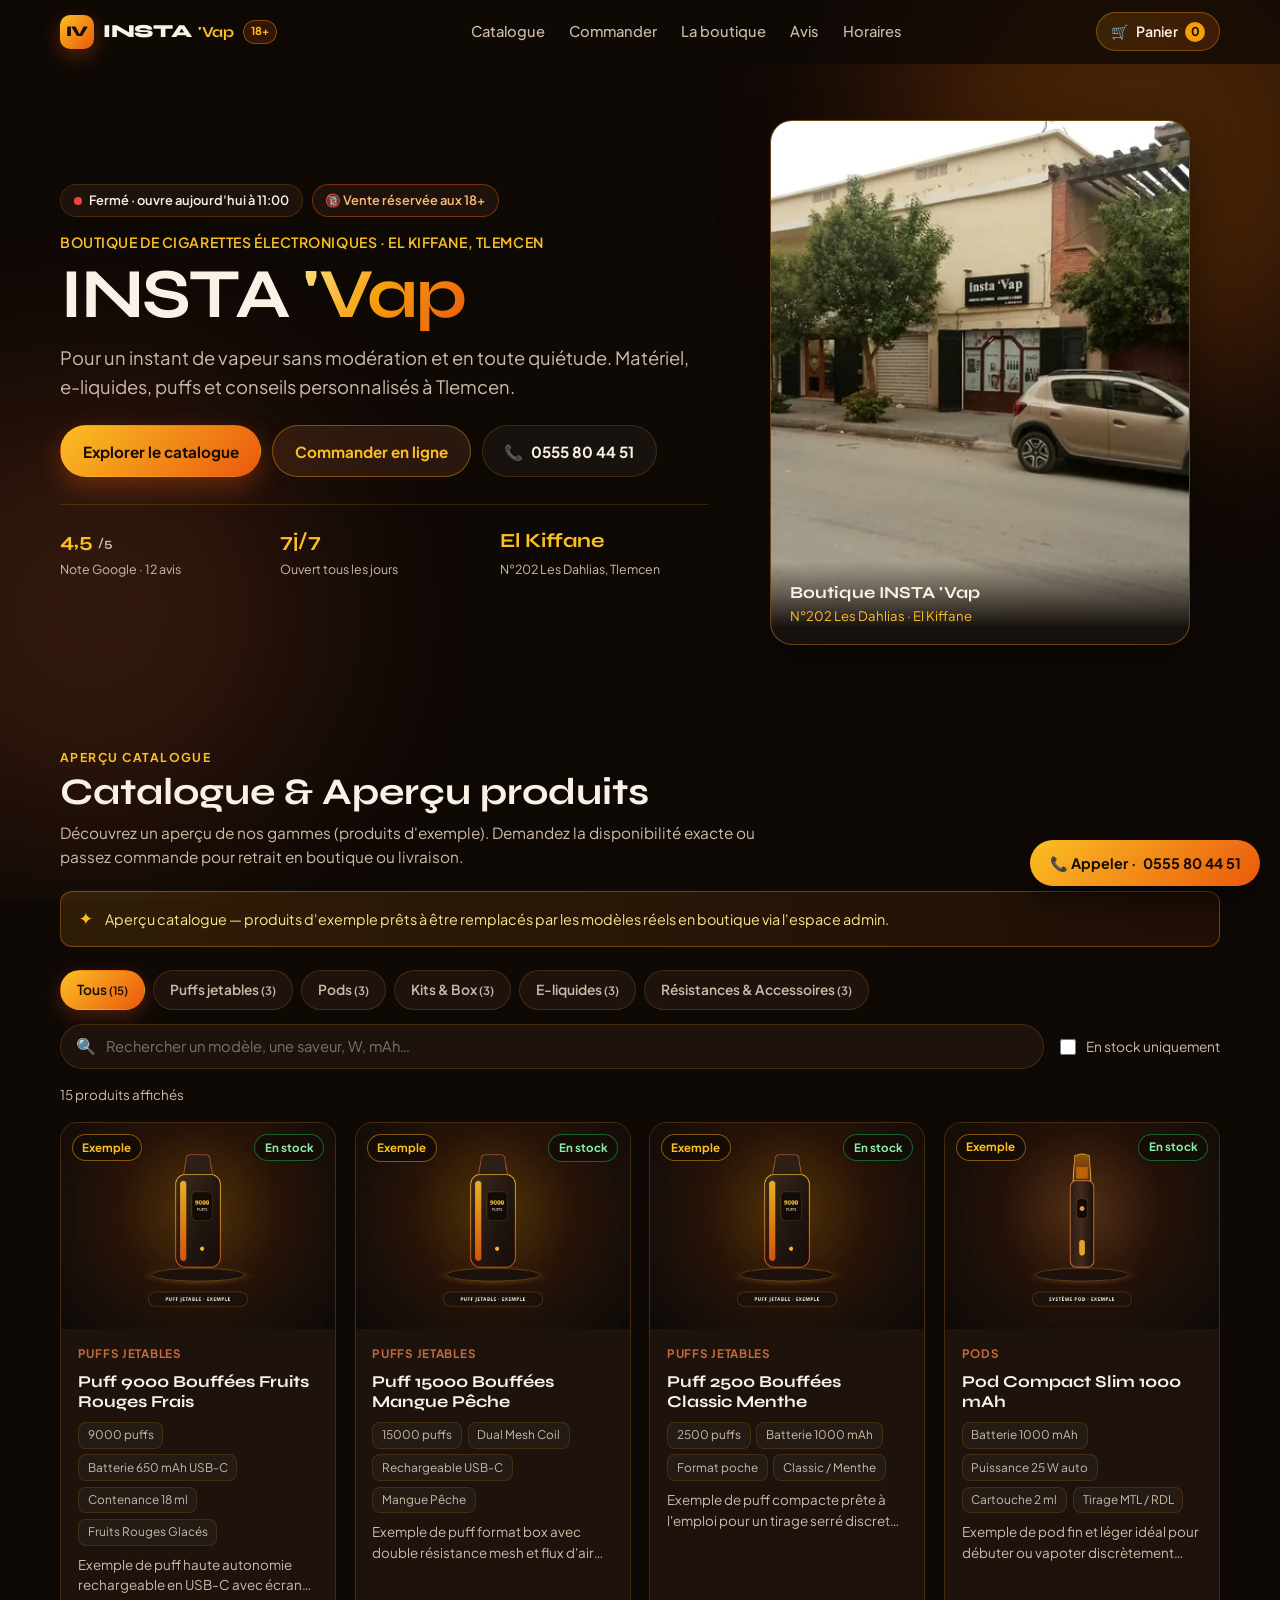
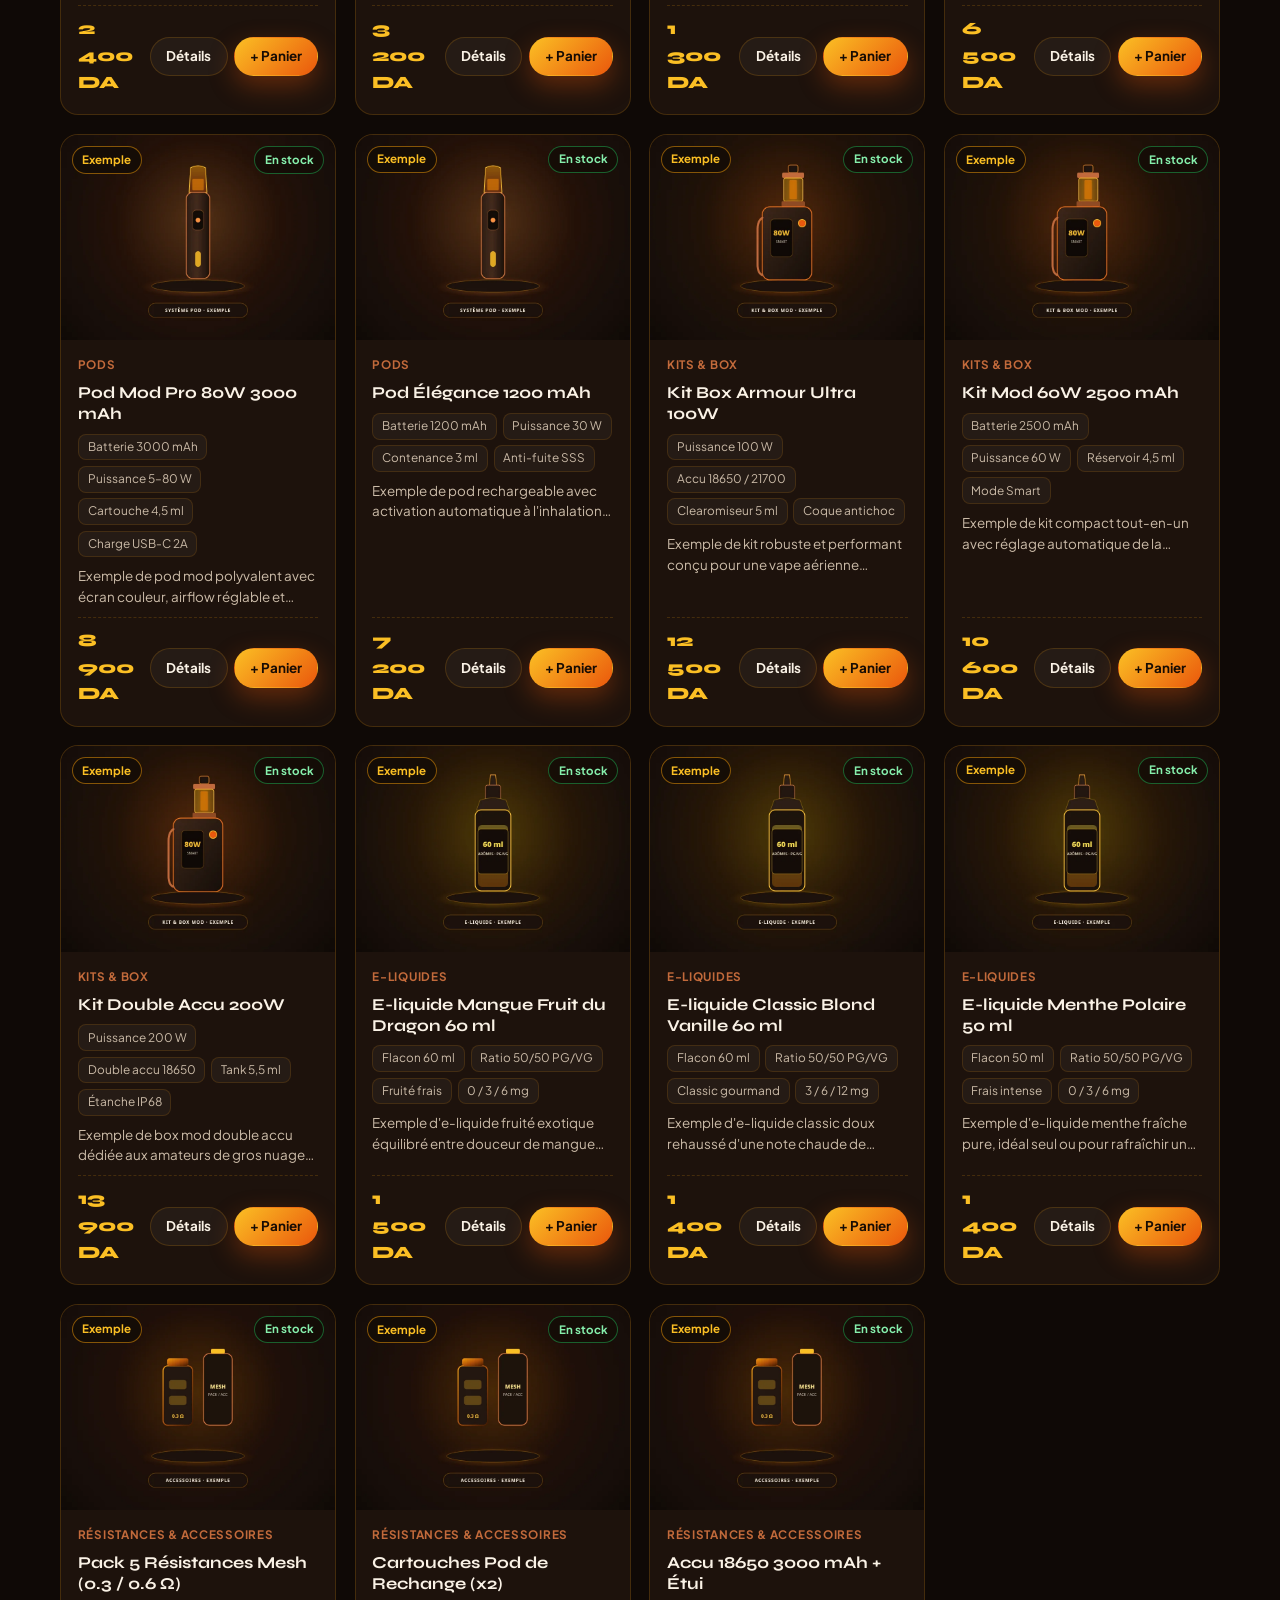
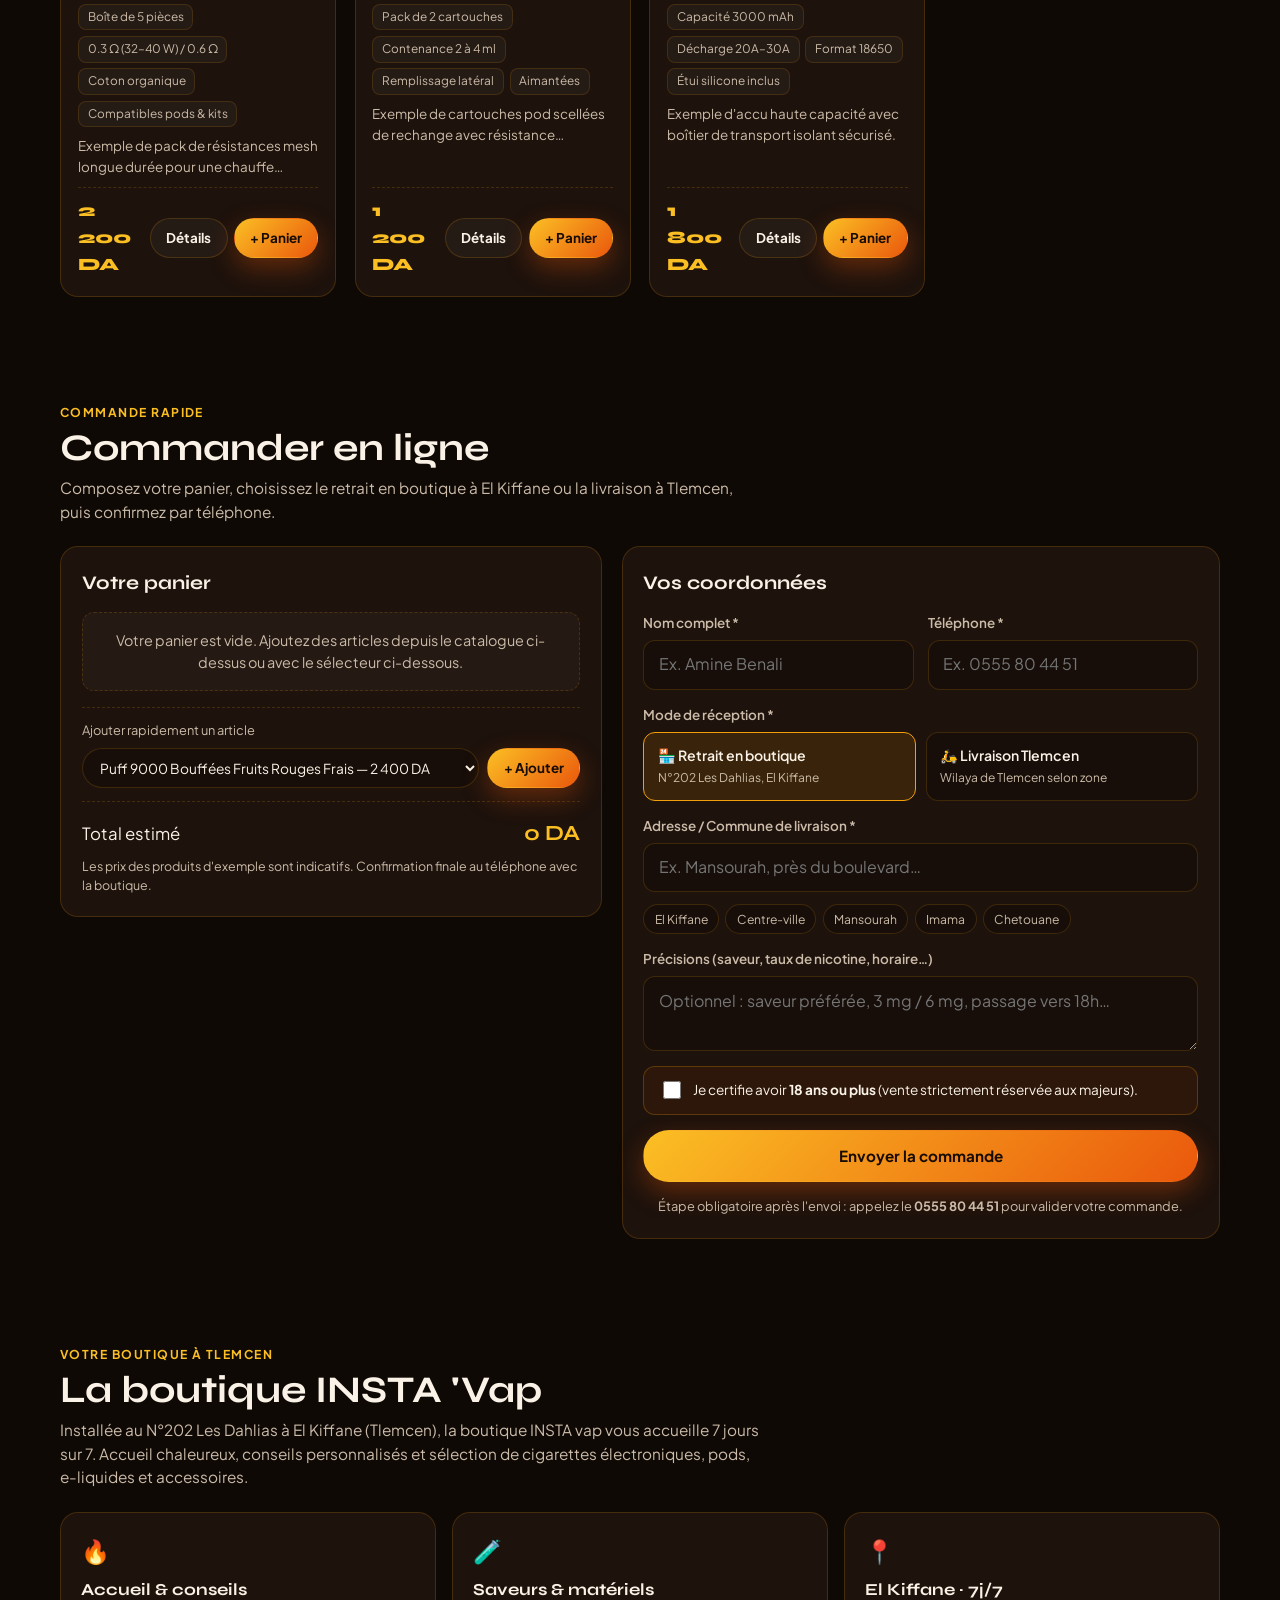
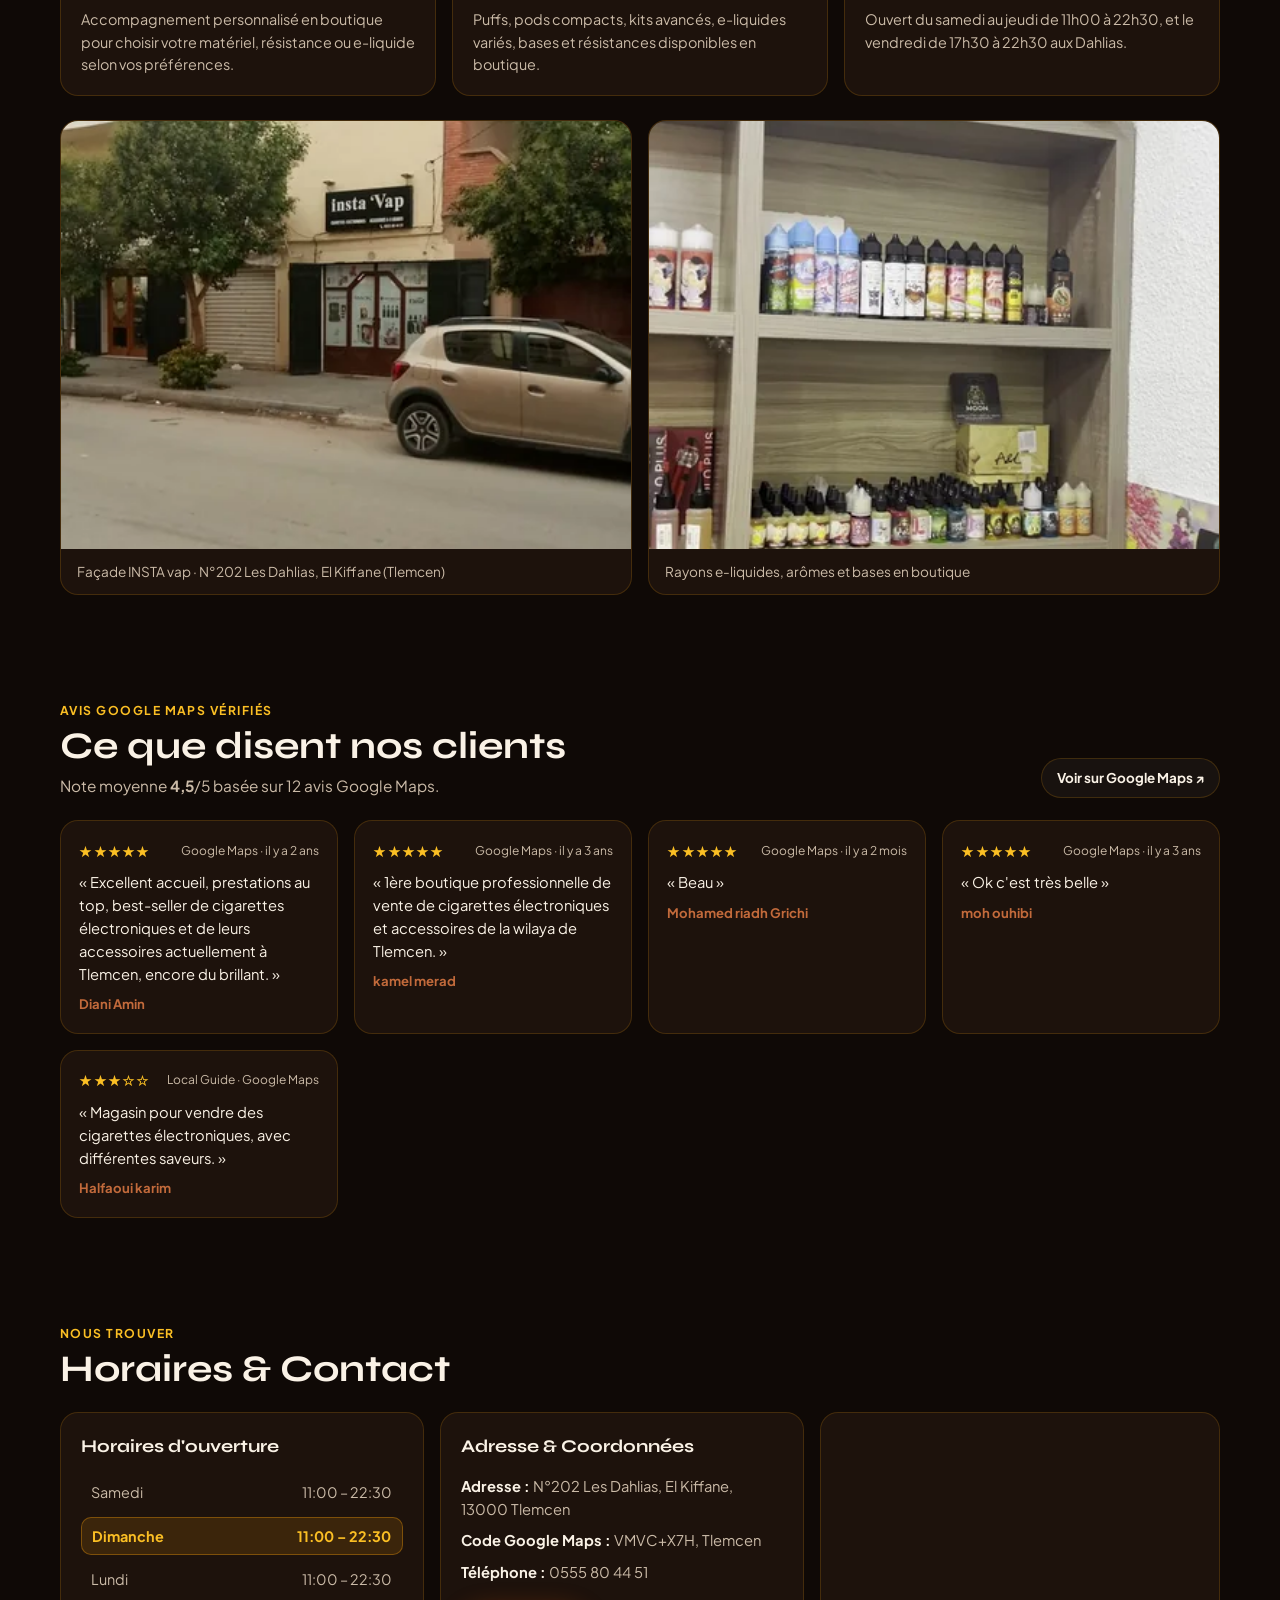
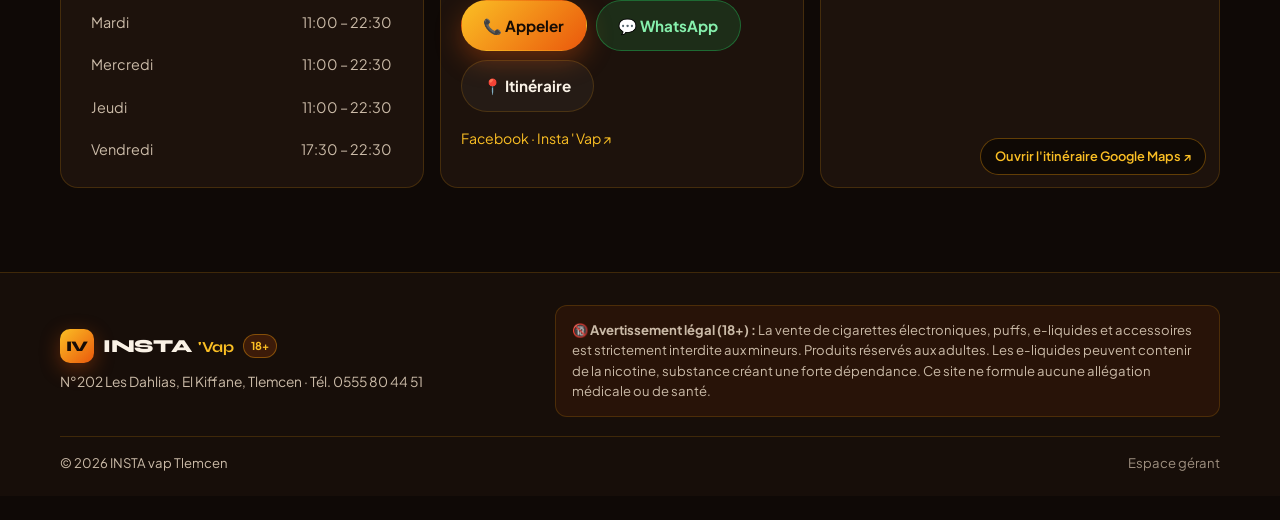
==== index.html @ fc2e6523 "v1: INSTA vap Tlemcen showcase, example catalog, cart/order + admin" ====
<!doctype html>
<html lang="fr">
<head>
<meta charset="utf-8">
<meta name="viewport" content="width=device-width,initial-scale=1">
<title>INSTA vap — Boutique de cigarettes électroniques à Tlemcen (El Kiffane)</title>
<meta name="description" content="INSTA vap à El Kiffane, Tlemcen : cigarettes électroniques, puffs, pods, kits, e-liquides et accessoires. Aperçu catalogue, commande en ligne et conseils en boutique. Vente réservée aux 18+.">
<meta name="theme-color" content="#0f0906">
<meta property="og:title" content="INSTA vap — Boutique de vape à Tlemcen">
<meta property="og:description" content="Matériel, e-liquides, puffs et accessoires à El Kiffane, Tlemcen. Commandez en ligne ou passez en boutique. 18+">
<meta property="og:type" content="website">
<meta property="og:image" content="img/og.jpg">
<link rel="icon" href="favicon.svg" type="image/svg+xml">
<link rel="preconnect" href="https://fonts.googleapis.com">
<link rel="preconnect" href="https://fonts.gstatic.com" crossorigin>
<link href="https://fonts.googleapis.com/css2?family=Plus+Jakarta+Sans:wght@400;500;600;700&family=Syne:wght@600;700;800&display=swap" rel="stylesheet">
<link rel="stylesheet" href="style.css?v=1">
<script type="application/ld+json">
{
  "@context": "https://schema.org",
  "@type": "Store",
  "name": "INSTA vap",
  "description": "Boutique de cigarettes électroniques, e-liquides et accessoires à El Kiffane, Tlemcen.",
  "telephone": "+213555804451",
  "address": {
    "@type": "PostalAddress",
    "streetAddress": "N°202 Les Dahlias, El Kiffane",
    "addressLocality": "Tlemcen",
    "postalCode": "13000",
    "addressCountry": "DZ"
  },
  "geo": {
    "@type": "GeoCoordinates",
    "latitude": 34.894935,
    "longitude": -1.3292766
  },
  "sameAs": ["https://www.facebook.com/vapetlemcen"],
  "aggregateRating": {
    "@type": "AggregateRating",
    "ratingValue": "4.5",
    "bestRating": "5",
    "ratingCount": "12"
  }
}
</script>
</head>
<body>
<div class="ambient" aria-hidden="true">
  <span class="orb orb-1"></span>
  <span class="orb orb-2"></span>
</div>

<header class="nav" id="nav">
  <div class="wrap nav-in">
    <a class="brand" href="#accueil" aria-label="INSTA vap — Accueil">
      <span class="brand-mark" aria-hidden="true">IV</span>
      <span class="brand-txt">INSTA <small>'Vap</small></span>
      <span class="age-tag" title="Vente réservée aux majeurs (18+)">18+</span>
    </a>
    <nav class="links" aria-label="Navigation principale">
      <a href="#catalogue">Catalogue</a>
      <a href="#commander">Commander</a>
      <a href="#boutique">La boutique</a>
      <a href="#avis">Avis</a>
      <a href="#contact">Horaires</a>
    </nav>
    <div class="nav-actions">
      <a class="cart-pill" href="#commander" id="navCart" aria-label="Voir le panier">
        <span class="cart-ic" aria-hidden="true">🛒</span>
        <span>Panier</span>
        <b id="navCartCount">0</b>
      </a>
      <button class="burger" id="burger" type="button" aria-label="Menu" aria-expanded="false"><span></span><span></span><span></span></button>
    </div>
  </div>
  <div class="drawer" id="drawer" hidden>
    <a href="#catalogue">Catalogue &amp; aperçu</a>
    <a href="#commander">Passer commande</a>
    <a href="#boutique">La boutique</a>
    <a href="#avis">Avis clients</a>
    <a href="#contact">Horaires &amp; accès</a>
    <a class="drawer-tel" href="tel:+213555804451" data-tel>📞 Appeler · <span data-tel-text>0555 80 44 51</span></a>
  </div>
</header>

<main>
  <section class="hero wrap" id="accueil">
    <div class="hero-copy">
      <div class="hero-badges">
        <span class="pill-live" id="live"><i class="dot" aria-hidden="true"></i><span id="liveTxt">Ouvert · 11:00 – 22:30</span></span>
        <span class="pill-age">🔞 Vente réservée aux 18+</span>
      </div>
      <p class="kicker" id="kicker">Boutique de cigarettes électroniques · El Kiffane, Tlemcen</p>
      <h1>INSTA <span class="grad">'Vap</span></h1>
      <p class="lead" id="lead">Pour un instant de vapeur sans modération et en toute quiétude. Matériel, e-liquides, puffs et conseils personnalisés à Tlemcen.</p>
      <div class="hero-cta">
        <a class="btn btn-amber" href="#catalogue">Explorer le catalogue</a>
        <a class="btn btn-copper" href="#commander">Commander en ligne</a>
        <a class="btn btn-ghost" href="tel:+213555804451" data-tel>📞 <span data-tel-text>0555 80 44 51</span></a>
      </div>
      <div class="hero-stats">
        <div class="stat">
          <strong>4,5 <small>/5</small></strong>
          <span>Note Google · 12 avis</span>
        </div>
        <div class="stat">
          <strong>7j/7</strong>
          <span>Ouvert tous les jours</span>
        </div>
        <div class="stat">
          <strong>El Kiffane</strong>
          <span>N°202 Les Dahlias, Tlemcen</span>
        </div>
      </div>
    </div>

    <div class="hero-media">
      <figure class="hero-card">
        <img src="img/boutique-facade-700.webp" alt="Façade réelle de la boutique INSTA vap à El Kiffane, Tlemcen" loading="eager" decoding="async">
        <figcaption>
          <span class="cap-title">Boutique INSTA 'Vap</span>
          <span class="cap-sub">N°202 Les Dahlias · El Kiffane</span>
        </figcaption>
      </figure>
    </div>
  </section>

  <section class="sec wrap" id="catalogue">
    <div class="sec-head reveal">
      <div>
        <span class="eyebrow">Aperçu catalogue</span>
        <h2 id="catalogTitle">Catalogue &amp; Aperçu produits</h2>
        <p class="sec-sub" id="catalogIntro">Découvrez un aperçu de nos gammes (produits d'exemple). Demandez la disponibilité exacte ou passez commande pour retrait en boutique ou livraison.</p>
      </div>
    </div>

    <div class="notice-banner reveal" role="note">
      <span class="notice-ic" aria-hidden="true">✦</span>
      <p id="catalogNotice">Aperçu catalogue — produits d'exemple prêts à être remplacés par les modèles réels en boutique via l'espace admin.</p>
    </div>

    <div class="catalog-bar reveal">
      <div class="cat-tabs" id="catTabs" role="tablist" aria-label="Catégories de produits"></div>
      <div class="catalog-tools">
        <label class="search-box">
          <span class="sr-only">Rechercher dans le catalogue</span>
          <span aria-hidden="true">🔍</span>
          <input type="search" id="catSearch" placeholder="Rechercher un modèle, une saveur, W, mAh…">
        </label>
        <label class="stock-chk">
          <input type="checkbox" id="stockOnly">
          <span>En stock uniquement</span>
        </label>
      </div>
    </div>

    <p class="catalog-count" id="catalogCount"></p>
    <div class="prod-grid" id="products"></div>
  </section>

  <section class="sec wrap" id="commander">
    <div class="sec-head reveal">
      <div>
        <span class="eyebrow">Commande rapide</span>
        <h2>Commander en ligne</h2>
        <p class="sec-sub">Composez votre panier, choisissez le retrait en boutique à El Kiffane ou la livraison à Tlemcen, puis confirmez par téléphone.</p>
      </div>
    </div>

    <div class="order-shell reveal">
      <div class="cart-panel">
        <div class="panel-top">
          <h3>Votre panier</h3>
          <button type="button" class="link-btn" id="clearCart" hidden>Vider</button>
        </div>
        <div id="cartItems" class="cart-items"></div>
        <div class="quick-add">
          <label for="quickSelect">Ajouter rapidement un article</label>
          <div class="quick-row">
            <select id="quickSelect"></select>
            <button type="button" class="btn btn-sm btn-amber" id="quickAddBtn">+ Ajouter</button>
          </div>
        </div>
        <div class="cart-total-row">
          <span>Total estimé</span>
          <strong id="cartTotal">0 DA</strong>
        </div>
        <p class="cart-hint">Les prix des produits d'exemple sont indicatifs. Confirmation finale au téléphone avec la boutique.</p>
      </div>

      <div class="form-panel">
        <form id="cmdForm" class="cmd-form" novalidate>
          <h3>Vos coordonnées</h3>
          <div class="form-grid">
            <label class="field">
              <span>Nom complet *</span>
              <input type="text" name="cname" required minlength="2" maxlength="80" placeholder="Ex. Amine Benali" autocomplete="name">
            </label>
            <label class="field">
              <span>Téléphone *</span>
              <input type="tel" name="phone" required maxlength="20" placeholder="Ex. 0555 80 44 51" autocomplete="tel" inputmode="tel">
            </label>
          </div>

          <div class="field">
            <span>Mode de réception *</span>
            <div class="mode-switch">
              <label class="mode-opt">
                <input type="radio" name="mode" value="retrait" checked>
                <span>🏪 Retrait en boutique<small>N°202 Les Dahlias, El Kiffane</small></span>
              </label>
              <label class="mode-opt">
                <input type="radio" name="mode" value="livraison">
                <span>🛵 Livraison Tlemcen<small>Wilaya de Tlemcen selon zone</small></span>
              </label>
            </div>
          </div>

          <div class="field" id="addrWrap" hidden>
            <span>Adresse / Commune de livraison *</span>
            <input type="text" name="address" maxlength="300" placeholder="Ex. Mansourah, près du boulevard…">
            <div class="commune-chips" aria-label="Communes fréquentes">
              <button type="button" data-commune="El Kiffane, Tlemcen">El Kiffane</button>
              <button type="button" data-commune="Centre-ville, Tlemcen">Centre-ville</button>
              <button type="button" data-commune="Mansourah, Tlemcen">Mansourah</button>
              <button type="button" data-commune="Imama, Tlemcen">Imama</button>
              <button type="button" data-commune="Chetouane, Tlemcen">Chetouane</button>
            </div>
          </div>

          <label class="field">
            <span>Précisions (saveur, taux de nicotine, horaire…)</span>
            <textarea name="notes" rows="2" maxlength="500" placeholder="Optionnel : saveur préférée, 3 mg / 6 mg, passage vers 18h…"></textarea>
          </label>

          <label class="age-check">
            <input type="checkbox" name="age18" required>
            <span>Je certifie avoir <strong>18 ans ou plus</strong> (vente strictement réservée aux majeurs).</span>
          </label>

          <input type="text" name="website" tabindex="-1" autocomplete="off" class="hp" aria-hidden="true">

          <div id="cmdMsg" class="cmd-msg" hidden role="status"></div>

          <div class="form-actions">
            <button type="submit" class="btn btn-amber btn-full" id="cmdSubmit">Envoyer la commande</button>
          </div>
          <p class="call-step-note">Étape obligatoire après l'envoi : appelez le <strong data-tel-text>0555 80 44 51</strong> pour valider votre commande.</p>
        </form>

        <div id="cmdDone" class="cmd-done" hidden role="alert" tabindex="-1"></div>
      </div>
    </div>
  </section>

  <section class="sec wrap" id="boutique">
    <div class="sec-head reveal">
      <div>
        <span class="eyebrow">Votre boutique à Tlemcen</span>
        <h2>La boutique INSTA 'Vap</h2>
        <p class="sec-sub" id="aboutIntro">Installée au N°202 Les Dahlias à El Kiffane (Tlemcen), la boutique INSTA vap vous accueille 7 jours sur 7.</p>
      </div>
    </div>

    <div class="pillars reveal">
      <article class="pillar">
        <span class="pillar-ic" aria-hidden="true">🔥</span>
        <h3>Accueil &amp; conseils</h3>
        <p>Accompagnement personnalisé en boutique pour choisir votre matériel, résistance ou e-liquide selon vos préférences.</p>
      </article>
      <article class="pillar">
        <span class="pillar-ic" aria-hidden="true">🧪</span>
        <h3>Saveurs &amp; matériels</h3>
        <p>Puffs, pods compacts, kits avancés, e-liquides variés, bases et résistances disponibles en boutique.</p>
      </article>
      <article class="pillar">
        <span class="pillar-ic" aria-hidden="true">📍</span>
        <h3>El Kiffane · 7j/7</h3>
        <p>Ouvert du samedi au jeudi de 11h00 à 22h30, et le vendredi de 17h30 à 22h30 aux Dahlias.</p>
      </article>
    </div>

    <div class="gallery-grid" id="gallery"></div>
  </section>

  <section class="sec wrap" id="avis">
    <div class="sec-head reveal">
      <div>
        <span class="eyebrow">Avis Google Maps vérifiés</span>
        <h2>Ce que disent nos clients</h2>
        <p class="sec-sub">Note moyenne <strong id="ratingScore">4,5</strong>/5 basée sur <span id="ratingCount">12</span> avis Google Maps.</p>
      </div>
      <a class="btn btn-ghost btn-sm" href="https://maps.app.goo.gl/DigjWDs2sc9L57t6A" target="_blank" rel="noopener" data-maps>Voir sur Google Maps ↗</a>
    </div>
    <div class="reviews-grid" id="reviews"></div>
  </section>

  <section class="sec wrap" id="contact">
    <div class="sec-head reveal">
      <div>
        <span class="eyebrow">Nous trouver</span>
        <h2>Horaires &amp; Contact</h2>
      </div>
    </div>

    <div class="contact-grid reveal">
      <div class="contact-card">
        <h3>Horaires d'ouverture</h3>
        <ul class="hours-list" id="hours"></ul>
      </div>

      <div class="contact-card">
        <h3>Adresse &amp; Coordonnées</h3>
        <p class="addr-line"><strong>Adresse :</strong> <span id="addrText">N°202 Les Dahlias, El Kiffane, 13000 Tlemcen</span></p>
        <p class="addr-line"><strong>Code Google Maps :</strong> <span id="plusCode">VMVC+X7H, Tlemcen</span></p>
        <p class="addr-line"><strong>Téléphone :</strong> <a href="tel:+213555804451" data-tel><span data-tel-text>0555 80 44 51</span></a></p>

        <div class="contact-btns">
          <a class="btn btn-amber" href="tel:+213555804451" data-tel>📞 Appeler</a>
          <a class="btn btn-wa" href="https://wa.me/213555804451" target="_blank" rel="noopener" data-wa>💬 WhatsApp</a>
          <a class="btn btn-ghost" href="https://maps.app.goo.gl/DigjWDs2sc9L57t6A" target="_blank" rel="noopener" data-maps>📍 Itinéraire</a>
        </div>

        <div class="socials" id="socials">
          <a href="https://www.facebook.com/vapetlemcen" target="_blank" rel="noopener" id="fbLink">Facebook · Insta ' Vap ↗</a>
        </div>
      </div>

      <div class="map-card">
        <iframe title="Localisation INSTA vap Tlemcen" loading="lazy" referrerpolicy="no-referrer-when-downgrade" src="https://www.openstreetmap.org/export/embed.html?bbox=-1.334%2C34.891%2C-1.324%2C34.899&amp;layer=mapnik&amp;marker=34.894935%2C-1.3292766"></iframe>
        <a class="map-overlay-link" href="https://maps.app.goo.gl/DigjWDs2sc9L57t6A" target="_blank" rel="noopener" data-maps>Ouvrir l'itinéraire Google Maps ↗</a>
      </div>
    </div>
  </section>
</main>

<footer class="footer">
  <div class="wrap footer-in">
    <div>
      <div class="brand">
        <span class="brand-mark" aria-hidden="true">IV</span>
        <span class="brand-txt">INSTA <small>'Vap</small></span>
        <span class="age-tag">18+</span>
      </div>
      <p class="footer-sub">N°202 Les Dahlias, El Kiffane, Tlemcen · Tél. <span data-tel-text>0555 80 44 51</span></p>
    </div>
    <div class="legal-box">
      <p><strong>🔞 Avertissement légal (18+) :</strong> La vente de cigarettes électroniques, puffs, e-liquides et accessoires est strictement interdite aux mineurs. Produits réservés aux adultes. Les e-liquides peuvent contenir de la nicotine, substance créant une forte dépendance. Ce site ne formule aucune allégation médicale ou de santé.</p>
    </div>
  </div>
  <div class="wrap footer-bottom">
    <span>© <span id="y"></span> INSTA vap Tlemcen</span>
    <a href="admin/" class="admin-link">Espace gérant</a>
  </div>
</footer>

<div class="sticky-bar" id="stickyBar">
  <a class="sticky-call" href="tel:+213555804451" data-tel>📞 Appeler · <span data-tel-text>0555 80 44 51</span></a>
  <a class="sticky-cart" href="#commander" id="stickyCart" hidden>🛒 <span id="stickyCartTxt">Panier (0)</span></a>
</div>

<!-- Modal Quick-View Produit -->
<div class="modal" id="prodModal" hidden role="dialog" aria-modal="true" aria-labelledby="pmTitle">
  <div class="modal-backdrop" data-close-modal></div>
  <div class="modal-card">
    <button type="button" class="modal-close" data-close-modal aria-label="Fermer">✕</button>
    <div class="pm-layout">
      <div class="pm-media">
        <img id="pmImg" src="" alt="">
        <span class="pm-badge" id="pmExBadge" hidden>Produit d'exemple</span>
      </div>
      <div class="pm-body">
        <div class="pm-top">
          <span class="pm-cat" id="pmCat"></span>
          <span class="pm-stock" id="pmStock"></span>
        </div>
        <h3 id="pmTitle"></h3>
        <p class="pm-price" id="pmPrice"></p>
        <p class="pm-desc" id="pmDesc"></p>
        <div class="pm-specs" id="pmSpecs"></div>
        <div class="pm-variants" id="pmVarWrap" hidden>
          <span class="pm-vlabel">Option / Saveur :</span>
          <div class="pm-vchips" id="pmVarChips"></div>
        </div>
        <div class="pm-actions">
          <div class="qty-box">
            <button type="button" id="pmMinus" aria-label="Diminuer">−</button>
            <input type="number" id="pmQty" min="1" max="20" value="1" aria-label="Quantité">
            <button type="button" id="pmPlus" aria-label="Augmenter">+</button>
          </div>
          <button type="button" class="btn btn-amber" id="pmAdd">Ajouter au panier</button>
        </div>
        <a class="btn btn-wa btn-sm" id="pmWa" href="#" target="_blank" rel="noopener">💬 Demander sur WhatsApp</a>
      </div>
    </div>
  </div>
</div>

<!-- Lightbox Galerie -->
<div class="lb" id="lb" hidden role="dialog" aria-modal="true" aria-label="Photo en grand">
  <button type="button" class="lb-close" id="lbClose" aria-label="Fermer">✕</button>
  <img id="lbImg" src="" alt="">
  <p id="lbCap"></p>
</div>

<div id="toasts" aria-live="polite"></div>
<script src="main.js?v=1"></script>
</body>
</html>
---- style.css ----
:root {
  --bg: #0f0906;
  --bg-2: #170e09;
  --card: #1d120c;
  --card-2: #261810;
  --ink: #faf2e6;
  --muted: #cbbba8;
  --line: rgba(245, 158, 11, 0.18);
  --line-2: rgba(245, 158, 11, 0.36);
  --amber: #f59e0b;
  --amber-l: #fbbf24;
  --orange: #ea580c;
  --copper: #c26a3b;
  --green: #22c55e;
  --red: #ef4444;
  --r: 18px;
  --r-sm: 12px;
  --shadow: 0 20px 50px rgba(0, 0, 0, 0.45);
}

*, *::before, *::after { box-sizing: border-box; }
html { scroll-behavior: smooth; background: var(--bg); color: var(--ink); font-family: 'Plus Jakarta Sans', system-ui, -apple-system, sans-serif; -webkit-text-size-adjust: 100%; }
body { margin: 0; background: var(--bg); color: var(--ink); line-height: 1.55; overflow-x: hidden; padding-bottom: 5.2rem; }
img { max-width: 100%; display: block; }
a { color: inherit; text-decoration: none; }
button, input, select, textarea { font: inherit; color: inherit; }
.sr-only { position: absolute; width: 1px; height: 1px; overflow: hidden; clip: rect(0,0,0,0); white-space: nowrap; }
.wrap { width: min(1160px, calc(100% - 2rem)); margin-inline: auto; }

/* Ambient warm glow */
.ambient { position: fixed; inset: 0; pointer-events: none; z-index: 0; overflow: hidden; }
.orb { position: absolute; border-radius: 50%; filter: blur(90px); opacity: 0.24; animation: drift 16s ease-in-out infinite alternate; }
.orb-1 { width: 42vw; height: 42vw; min-width: 320px; min-height: 320px; background: radial-gradient(circle, #f59e0b, #ea580c 60%, transparent); top: -14%; right: -10%; }
.orb-2 { width: 38vw; height: 38vw; min-width: 280px; min-height: 280px; background: radial-gradient(circle, #c26a3b, #7c2d12 65%, transparent); bottom: 5%; left: -12%; animation-delay: -7s; }
@keyframes drift { from { transform: translate3d(0,0,0) scale(1); } to { transform: translate3d(-24px, 28px, 0) scale(1.08); } }
main, header, footer { position: relative; z-index: 1; }

/* Nav */
.nav { position: sticky; top: 0; z-index: 40; backdrop-filter: blur(14px); -webkit-backdrop-filter: blur(14px); background: rgba(15, 9, 6, 0.78); border-bottom: 1px solid transparent; transition: border-color .25s, background .25s; }
.nav.scrolled { border-bottom-color: var(--line); background: rgba(15, 9, 6, 0.92); }
.nav-in { display: flex; align-items: center; justify-content: space-between; gap: 1rem; padding: .78rem 0; }
.brand { display: inline-flex; align-items: center; gap: .55rem; font-family: 'Syne', sans-serif; font-weight: 800; font-size: 1.15rem; letter-spacing: -.01em; }
.brand-mark { width: 34px; height: 34px; border-radius: 10px; display: grid; place-items: center; background: linear-gradient(135deg, var(--amber-l), var(--orange)); color: #160c06; font-size: .92rem; font-weight: 800; box-shadow: 0 6px 20px rgba(234, 88, 12, 0.35); }
.brand-txt small { color: var(--amber-l); font-weight: 700; }
.age-tag { font-family: 'Plus Jakarta Sans', sans-serif; font-size: .68rem; font-weight: 700; padding: .16rem .45rem; border-radius: 999px; background: rgba(234, 88, 12, 0.18); border: 1px solid rgba(245, 158, 11, 0.4); color: var(--amber-l); }
.links { display: none; gap: 1.5rem; font-size: .92rem; color: var(--muted); font-weight: 500; }
.links a:hover { color: var(--amber-l); }
.nav-actions { display: flex; align-items: center; gap: .6rem; }
.cart-pill { display: inline-flex; align-items: center; gap: .45rem; padding: .45rem .85rem; border-radius: 999px; background: linear-gradient(135deg, rgba(245, 158, 11, 0.16), rgba(234, 88, 12, 0.18)); border: 1px solid var(--line-2); font-size: .88rem; font-weight: 600; transition: transform .2s, box-shadow .2s; }
.cart-pill:hover { transform: translateY(-1px); box-shadow: 0 8px 20px rgba(245, 158, 11, 0.22); }
.cart-pill b { background: var(--amber); color: #140a04; border-radius: 999px; min-width: 20px; height: 20px; padding: 0 5px; display: inline-grid; place-items: center; font-size: .76rem; }
.burger { width: 40px; height: 40px; border-radius: 10px; border: 1px solid var(--line); background: var(--card); display: grid; place-content: center; gap: 5px; cursor: pointer; }
.burger span { width: 18px; height: 2px; background: var(--ink); border-radius: 2px; display: block; }
.drawer { display: grid; gap: .2rem; padding: .6rem 1rem 1rem; border-top: 1px solid var(--line); background: var(--bg-2); }
.drawer[hidden] { display: none; }
.drawer a { padding: .65rem .8rem; border-radius: 10px; color: var(--muted); font-weight: 500; }
.drawer a:hover { background: var(--card); color: var(--ink); }
.drawer .drawer-tel { color: var(--amber-l); font-weight: 700; }

/* Buttons */
.btn { display: inline-flex; align-items: center; justify-content: center; gap: .5rem; padding: .82rem 1.35rem; border-radius: 999px; font-weight: 700; font-size: .95rem; border: 1px solid transparent; cursor: pointer; transition: transform .2s, box-shadow .25s, background .2s, border-color .2s; white-space: nowrap; }
.btn:active { transform: scale(.98); }
.btn:disabled { opacity: .48; cursor: not-allowed; }
.btn-sm { padding: .52rem .95rem; font-size: .84rem; }
.btn-full { width: 100%; }
.btn-amber { background: linear-gradient(135deg, var(--amber-l), var(--orange)); color: #170c04; box-shadow: 0 10px 26px rgba(234, 88, 12, 0.34); }
.btn-amber:hover:not(:disabled) { transform: translateY(-2px); box-shadow: 0 14px 32px rgba(245, 158, 11, 0.42); }
.btn-copper { background: rgba(194, 106, 59, 0.16); border-color: rgba(245, 158, 11, 0.42); color: var(--amber-l); }
.btn-copper:hover:not(:disabled) { background: rgba(245, 158, 11, 0.22); transform: translateY(-2px); }
.btn-ghost { background: rgba(255, 255, 255, 0.04); border-color: var(--line); color: var(--ink); }
.btn-ghost:hover:not(:disabled) { border-color: var(--line-2); background: rgba(255, 255, 255, 0.08); }
.btn-wa { background: rgba(34, 197, 94, 0.15); border-color: rgba(34, 197, 94, 0.4); color: #86efac; }
.btn-wa:hover:not(:disabled) { background: rgba(34, 197, 94, 0.24); }
.link-btn { background: none; border: 0; color: var(--amber-l); font-size: .85rem; cursor: pointer; text-decoration: underline; }

/* Hero */
.hero { display: grid; gap: 2rem; padding: 2.2rem 0 2.5rem; align-items: center; }
.hero-badges { display: flex; flex-wrap: wrap; gap: .55rem; margin-bottom: .9rem; }
.pill-live, .pill-age { display: inline-flex; align-items: center; gap: .45rem; padding: .35rem .8rem; border-radius: 999px; font-size: .8rem; font-weight: 600; background: var(--card); border: 1px solid var(--line); }
.pill-live .dot { width: 8px; height: 8px; border-radius: 50%; background: var(--amber); }
.pill-live.open .dot { background: var(--green); box-shadow: 0 0 10px var(--green); }
.pill-live.closed .dot { background: var(--red); }
.pill-age { border-color: rgba(234, 88, 12, 0.45); color: #fdba74; }
.kicker { margin: 0 0 .45rem; color: var(--amber-l); font-size: .88rem; font-weight: 600; letter-spacing: .04em; text-transform: uppercase; }
.hero h1 { margin: 0; font-family: 'Syne', sans-serif; font-size: clamp(2.5rem, 8vw, 4.4rem); line-height: .96; letter-spacing: -.03em; }
.grad { background: linear-gradient(125deg, #fde68a, #f59e0b 48%, #ea580c); -webkit-background-clip: text; background-clip: text; color: transparent; }
.lead { margin: 1rem 0 1.5rem; color: var(--muted); font-size: clamp(1rem, 2.3vw, 1.15rem); max-width: 56ch; }
.hero-cta { display: flex; flex-wrap: wrap; gap: .7rem; margin-bottom: 1.7rem; }
.hero-stats { display: grid; grid-template-columns: repeat(3, 1fr); gap: .75rem; padding-top: 1.2rem; border-top: 1px solid var(--line); }
.stat strong { display: block; font-family: 'Syne', sans-serif; font-size: 1.25rem; color: var(--amber-l); }
.stat strong small { font-size: .78rem; color: var(--muted); }
.stat span { font-size: .78rem; color: var(--muted); }

.hero-card { margin: 0; position: relative; border-radius: 22px; overflow: hidden; border: 1px solid var(--line-2); background: var(--card); box-shadow: var(--shadow); max-width: 420px; margin-inline: auto; }
.hero-card img { width: 100%; aspect-ratio: 4/5; object-fit: cover; }
.hero-card figcaption { position: absolute; inset: auto 0 0 0; padding: 1.1rem 1.2rem; background: linear-gradient(to top, rgba(15, 9, 6, 0.94) 20%, transparent); }
.cap-title { display: block; font-family: 'Syne', sans-serif; font-weight: 700; font-size: 1.05rem; }
.cap-sub { display: block; font-size: .82rem; color: var(--amber-l); }

/* Sections */
.sec { padding: 3.2rem 0; }
.sec-head { display: flex; flex-wrap: wrap; justify-content: space-between; align-items: flex-end; gap: 1rem; margin-bottom: 1.4rem; }
.eyebrow { display: inline-block; font-size: .76rem; font-weight: 700; letter-spacing: .12em; text-transform: uppercase; color: var(--amber-l); margin-bottom: .3rem; }
.sec-head h2 { margin: 0; font-family: 'Syne', sans-serif; font-size: clamp(1.6rem, 4.2vw, 2.35rem); line-height: 1.1; }
.sec-sub { margin: .5rem 0 0; color: var(--muted); max-width: 64ch; font-size: .96rem; }

.notice-banner { display: flex; align-items: center; gap: .75rem; padding: .85rem 1.1rem; border-radius: var(--r-sm); background: linear-gradient(90deg, rgba(245, 158, 11, 0.14), rgba(234, 88, 12, 0.08)); border: 1px solid var(--line-2); margin-bottom: 1.4rem; font-size: .9rem; color: #fde68a; }
.notice-banner p { margin: 0; }
.notice-ic { font-size: 1.1rem; color: var(--amber-l); flex-shrink: 0; }

/* Catalogue filters & grid */
.catalog-bar { display: grid; gap: .9rem; margin-bottom: 1rem; }
.cat-tabs { display: flex; flex-wrap: wrap; gap: .5rem; }
.cat-tab { padding: .52rem 1rem; border-radius: 999px; border: 1px solid var(--line); background: var(--card); color: var(--muted); font-size: .86rem; font-weight: 600; cursor: pointer; transition: all .2s; }
.cat-tab:hover { border-color: var(--line-2); color: var(--ink); }
.cat-tab.on { background: linear-gradient(135deg, var(--amber-l), var(--orange)); color: #160c05; border-color: transparent; box-shadow: 0 6px 18px rgba(234, 88, 12, 0.28); }
.catalog-tools { display: flex; flex-wrap: wrap; gap: .75rem; align-items: center; justify-content: space-between; }
.search-box { flex: 1; min-width: 220px; display: flex; align-items: center; gap: .5rem; padding: .58rem .95rem; border-radius: 999px; background: var(--card); border: 1px solid var(--line); }
.search-box:focus-within { border-color: var(--amber); }
.search-box input { width: 100%; background: none; border: 0; outline: 0; font-size: .92rem; }
.stock-chk { display: inline-flex; align-items: center; gap: .45rem; font-size: .86rem; color: var(--muted); cursor: pointer; }
.stock-chk input { accent-color: var(--amber); width: 16px; height: 16px; }
.catalog-count { margin: 0 0 1rem; font-size: .84rem; color: var(--muted); }

.prod-grid { display: grid; grid-template-columns: repeat(auto-fill, minmax(265px, 1fr)); gap: 1.15rem; }
.pcard { display: flex; flex-direction: column; border-radius: var(--r); background: var(--card); border: 1px solid var(--line); overflow: hidden; transition: transform .25s ease, border-color .25s ease, box-shadow .25s ease; }
.pcard:hover { transform: translateY(-4px); border-color: var(--line-2); box-shadow: 0 16px 38px rgba(0, 0, 0, 0.45), 0 0 0 1px rgba(245, 158, 11, 0.16); }
.pcard-media { position: relative; aspect-ratio: 4/3; background: #120b07; overflow: hidden; cursor: pointer; }
.pcard-media img { width: 100%; height: 100%; object-fit: cover; transition: transform .45s ease; }
.pcard:hover .pcard-media img { transform: scale(1.04); }
.badge-ex, .badge-st { position: absolute; top: .7rem; padding: .24rem .6rem; border-radius: 999px; font-size: .72rem; font-weight: 700; backdrop-filter: blur(8px); }
.badge-ex { left: .7rem; background: rgba(20, 12, 7, 0.84); border: 1px solid rgba(245, 158, 11, 0.5); color: var(--amber-l); }
.badge-st { right: .7rem; background: rgba(20, 12, 7, 0.84); border: 1px solid rgba(34, 197, 94, 0.45); color: #86efac; }
.badge-st.out { border-color: rgba(239, 68, 68, 0.55); color: #fca5a5; }
.pcard-body { display: flex; flex-direction: column; flex: 1; padding: 1rem 1.05rem 1.1rem; gap: .55rem; }
.pcard-cat { font-size: .73rem; font-weight: 700; text-transform: uppercase; letter-spacing: .06em; color: var(--copper); }
.pcard-title { margin: 0; font-family: 'Syne', sans-serif; font-size: 1.04rem; line-height: 1.25; }
.spec-pills { display: flex; flex-wrap: wrap; gap: .35rem; }
.spec-pill { font-size: .74rem; padding: .2rem .55rem; border-radius: 8px; background: rgba(255, 255, 255, 0.04); border: 1px solid rgba(245, 158, 11, 0.14); color: var(--muted); }
.pcard-desc { margin: 0; font-size: .84rem; color: var(--muted); display: -webkit-box; -webkit-line-clamp: 2; -webkit-box-orient: vertical; overflow: hidden; }
.pcard-foot { margin-top: auto; padding-top: .65rem; border-top: 1px dashed var(--line); display: flex; align-items: center; justify-content: space-between; gap: .5rem; }
.pcard-price { font-family: 'Syne', sans-serif; font-weight: 800; font-size: 1.08rem; color: var(--amber-l); }
.pcard-btns { display: flex; gap: .4rem; }

/* Order section (Whoopy style) */
.order-shell { display: grid; gap: 1.25rem; }
.cart-panel, .form-panel { background: var(--card); border: 1px solid var(--line); border-radius: var(--r); padding: 1.3rem; }
.panel-top { display: flex; justify-content: space-between; align-items: center; margin-bottom: .9rem; }
.panel-top h3, .cmd-form h3 { margin: 0; font-family: 'Syne', sans-serif; font-size: 1.2rem; }
.cart-items { display: grid; gap: .65rem; margin-bottom: 1rem; }
.cart-empty { margin: 0; padding: 1rem; border-radius: var(--r-sm); background: rgba(255, 255, 255, 0.03); border: 1px dashed var(--line); color: var(--muted); font-size: .9rem; text-align: center; }
.cart-row { display: grid; grid-template-columns: 1fr auto; gap: .5rem .8rem; align-items: center; padding: .7rem .8rem; border-radius: var(--r-sm); background: var(--bg-2); border: 1px solid var(--line); }
.cart-row-info b { display: block; font-size: .92rem; }
.cart-row-info small { color: var(--muted); font-size: .8rem; }
.cart-row-ctrl { display: flex; align-items: center; gap: .45rem; }
.qty-sm { display: inline-flex; align-items: center; border: 1px solid var(--line); border-radius: 999px; overflow: hidden; background: var(--card); }
.qty-sm button { width: 28px; height: 28px; border: 0; background: none; cursor: pointer; font-weight: 700; }
.qty-sm span { min-width: 24px; text-align: center; font-size: .86rem; font-weight: 700; }
.rm-btn { background: none; border: 0; color: #fca5a5; cursor: pointer; font-size: .9rem; padding: .2rem .35rem; }

.quick-add { padding: .85rem 0; border-top: 1px dashed var(--line); border-bottom: 1px dashed var(--line); margin-bottom: .9rem; }
.quick-add label { display: block; font-size: .8rem; color: var(--muted); margin-bottom: .45rem; }
.quick-row { display: flex; gap: .5rem; }
.quick-row select { flex: 1; min-width: 0; background: var(--bg-2); border: 1px solid var(--line); border-radius: 999px; padding: .5rem .85rem; font-size: .86rem; }
.cart-total-row { display: flex; justify-content: space-between; align-items: center; font-size: 1.05rem; margin-bottom: .4rem; }
.cart-total-row strong { font-family: 'Syne', sans-serif; font-size: 1.35rem; color: var(--amber-l); }
.cart-hint { margin: 0; font-size: .78rem; color: var(--muted); }

.cmd-form { display: grid; gap: .95rem; }
.form-grid { display: grid; gap: .9rem; }
.field { display: grid; gap: .38rem; }
.field > span { font-size: .84rem; font-weight: 600; color: var(--muted); }
.field input, .field textarea { width: 100%; background: var(--bg-2); border: 1px solid var(--line); border-radius: var(--r-sm); padding: .72rem .9rem; outline: 0; transition: border-color .2s; }
.field input:focus, .field textarea:focus { border-color: var(--amber); }

.mode-switch { display: grid; grid-template-columns: 1fr 1fr; gap: .6rem; }
.mode-opt { position: relative; cursor: pointer; }
.mode-opt input { position: absolute; opacity: 0; }
.mode-opt span { display: block; padding: .75rem .85rem; border-radius: var(--r-sm); background: var(--bg-2); border: 1px solid var(--line); font-size: .88rem; font-weight: 600; transition: border-color .2s, background .2s; }
.mode-opt small { display: block; font-weight: 400; font-size: .75rem; color: var(--muted); margin-top: .15rem; }
.mode-opt input:checked + span { border-color: var(--amber); background: rgba(245, 158, 11, 0.13); }

.commune-chips { display: flex; flex-wrap: wrap; gap: .4rem; margin-top: .35rem; }
.commune-chips button { padding: .28rem .65rem; border-radius: 999px; background: var(--bg-2); border: 1px solid var(--line); font-size: .76rem; color: var(--muted); cursor: pointer; }
.commune-chips button:hover { border-color: var(--amber); color: var(--ink); }

.age-check { display: flex; align-items: flex-start; gap: .6rem; padding: .75rem .9rem; border-radius: var(--r-sm); background: rgba(234, 88, 12, 0.08); border: 1px solid rgba(245, 158, 11, 0.25); font-size: .85rem; cursor: pointer; }
.age-check input { accent-color: var(--amber); width: 18px; height: 18px; margin-top: .12rem; flex-shrink: 0; }
.hp { position: absolute; left: -9999px; opacity: 0; pointer-events: none; }
.cmd-msg { padding: .75rem .95rem; border-radius: var(--r-sm); font-size: .88rem; background: rgba(255, 255, 255, 0.06); }
.cmd-msg.er { background: rgba(239, 68, 68, 0.16); border: 1px solid rgba(239, 68, 68, 0.45); color: #fecaca; }
.cmd-msg.ok { background: rgba(34, 197, 94, 0.15); border: 1px solid rgba(34, 197, 94, 0.45); color: #bbf7d0; }
.call-step-note { margin: 0; font-size: .8rem; color: var(--muted); text-align: center; }

.cmd-done { text-align: center; padding: 1.4rem .5rem; display: grid; gap: .85rem; justify-items: center; }
.cmd-done[hidden] { display: none; }
.cmd-done-ic { width: 58px; height: 58px; border-radius: 50%; display: grid; place-items: center; font-size: 1.65rem; background: rgba(245, 158, 11, 0.18); border: 1px solid var(--amber); }
.cmd-done h3 { margin: 0; font-family: 'Syne', sans-serif; font-size: 1.45rem; }
.cmd-done p { margin: 0; color: var(--muted); max-width: 44ch; }
.cmd-done .cmd-call-big { font-size: 1.05rem; padding: .95rem 1.7rem; }

/* Boutique & Pillars & Gallery */
.pillars { display: grid; grid-template-columns: repeat(auto-fit, minmax(230px, 1fr)); gap: 1rem; margin-bottom: 1.5rem; }
.pillar { background: var(--card); border: 1px solid var(--line); border-radius: var(--r); padding: 1.25rem; }
.pillar-ic { font-size: 1.45rem; display: inline-block; margin-bottom: .5rem; }
.pillar h3 { margin: 0 0 .35rem; font-family: 'Syne', sans-serif; font-size: 1.05rem; }
.pillar p { margin: 0; color: var(--muted); font-size: .9rem; }

.gallery-grid { display: grid; grid-template-columns: repeat(auto-fit, minmax(260px, 1fr)); gap: 1rem; }
.gal-card { margin: 0; border-radius: var(--r); overflow: hidden; background: var(--card); border: 1px solid var(--line); }
.gal-card button { width: 100%; border: 0; padding: 0; background: none; cursor: zoom-in; display: block; overflow: hidden; }
.gal-card img { width: 100%; aspect-ratio: 4/3; object-fit: cover; transition: transform .4s ease; }
.gal-card:hover img { transform: scale(1.03); }
.gal-card figcaption { padding: .75rem 1rem; font-size: .85rem; color: var(--muted); }

/* Reviews */
.reviews-grid { display: grid; grid-template-columns: repeat(auto-fit, minmax(250px, 1fr)); gap: 1rem; }
.rev-card { background: var(--card); border: 1px solid var(--line); border-radius: var(--r); padding: 1.15rem; display: grid; gap: .55rem; align-content: start; }
.rev-top { display: flex; justify-content: space-between; align-items: center; gap: .5rem; }
.rev-stars { color: var(--amber-l); letter-spacing: .08em; font-size: .92rem; }
.rev-date { font-size: .75rem; color: var(--muted); }
.rev-text { margin: 0; font-size: .92rem; color: var(--ink); }
.rev-author { font-size: .82rem; font-weight: 700; color: var(--copper); }

/* Contact */
.contact-grid { display: grid; gap: 1rem; }
.contact-card, .map-card { background: var(--card); border: 1px solid var(--line); border-radius: var(--r); padding: 1.25rem; }
.contact-card h3 { margin: 0 0 .9rem; font-family: 'Syne', sans-serif; font-size: 1.12rem; }
.hours-list { list-style: none; margin: 0; padding: 0; display: grid; gap: .42rem; }
.hours-list li { display: flex; justify-content: space-between; padding: .42rem .65rem; border-radius: 10px; font-size: .9rem; color: var(--muted); }
.hours-list li.today { background: rgba(245, 158, 11, 0.14); border: 1px solid var(--line-2); color: var(--amber-l); font-weight: 700; }
.hours-list li.off { opacity: .65; }
.addr-line { margin: 0 0 .55rem; font-size: .92rem; color: var(--muted); }
.addr-line strong { color: var(--ink); }
.contact-btns { display: flex; flex-wrap: wrap; gap: .55rem; margin: 1rem 0; }
.socials { display: flex; flex-wrap: wrap; gap: .75rem; font-size: .88rem; color: var(--amber-l); }
.map-card { padding: 0; overflow: hidden; position: relative; min-height: 260px; }
.map-card iframe { width: 100%; height: 100%; min-height: 260px; border: 0; filter: sepia(25%) hue-rotate(-10deg) invert(92%) contrast(92%); }
.map-overlay-link { position: absolute; bottom: .8rem; right: .8rem; padding: .45rem .85rem; border-radius: 999px; background: rgba(15, 9, 6, 0.92); border: 1px solid var(--line-2); font-size: .8rem; font-weight: 600; color: var(--amber-l); }

/* Footer */
.footer { border-top: 1px solid var(--line); background: var(--bg-2); padding: 2rem 0 1.4rem; margin-top: 2rem; }
.footer-in { display: grid; gap: 1.2rem; }
.footer-sub { margin: .5rem 0 0; font-size: .86rem; color: var(--muted); }
.legal-box { padding: .9rem 1.05rem; border-radius: var(--r-sm); background: rgba(234, 88, 12, 0.08); border: 1px solid var(--line); font-size: .82rem; color: var(--muted); }
.legal-box p { margin: 0; }
.footer-bottom { display: flex; justify-content: space-between; align-items: center; margin-top: 1.2rem; padding-top: 1rem; border-top: 1px solid var(--line); font-size: .82rem; color: var(--muted); }
.admin-link { color: var(--muted); opacity: .75; }
.admin-link:hover { opacity: 1; color: var(--amber-l); }

/* Sticky action bar */
.sticky-bar { position: fixed; bottom: .85rem; left: 50%; transform: translateX(-50%); z-index: 35; display: flex; gap: .55rem; width: min(calc(100% - 1.5rem), 460px); }
.sticky-call, .sticky-cart { flex: 1; display: inline-flex; align-items: center; justify-content: center; gap: .45rem; padding: .82rem 1rem; border-radius: 999px; font-weight: 700; font-size: .9rem; box-shadow: 0 12px 30px rgba(0, 0, 0, 0.55); }
.sticky-call { background: linear-gradient(135deg, var(--amber-l), var(--orange)); color: #160c05; }
.sticky-cart { background: rgba(29, 18, 12, 0.96); border: 1px solid var(--line-2); color: var(--amber-l); backdrop-filter: blur(10px); }
.sticky-cart[hidden] { display: none; }

/* Quick-View Modal */
.modal { position: fixed; inset: 0; z-index: 60; display: grid; place-items: center; padding: 1rem; }
.modal[hidden] { display: none; }
.modal-backdrop { position: absolute; inset: 0; background: rgba(8, 4, 2, 0.8); backdrop-filter: blur(6px); }
.modal-card { position: relative; width: min(820px, 100%); max-height: 90vh; overflow-y: auto; background: var(--card); border: 1px solid var(--line-2); border-radius: 22px; padding: 1.25rem; box-shadow: var(--shadow); }
.modal-close { position: sticky; float: right; top: 0; width: 34px; height: 34px; border-radius: 50%; border: 1px solid var(--line); background: var(--bg-2); cursor: pointer; z-index: 2; }
.pm-layout { display: grid; gap: 1.25rem; align-items: start; }
.pm-media { position: relative; border-radius: 14px; overflow: hidden; background: #120b07; border: 1px solid var(--line); }
.pm-media img { width: 100%; aspect-ratio: 4/3; object-fit: cover; }
.pm-badge { position: absolute; top: .7rem; left: .7rem; padding: .25rem .65rem; border-radius: 999px; font-size: .74rem; font-weight: 700; background: rgba(20, 12, 7, 0.86); border: 1px solid var(--amber); color: var(--amber-l); }
.pm-top { display: flex; flex-wrap: wrap; gap: .5rem; align-items: center; margin-bottom: .35rem; }
.pm-cat { font-size: .76rem; font-weight: 700; text-transform: uppercase; letter-spacing: .06em; color: var(--copper); }
.pm-stock { font-size: .76rem; font-weight: 700; padding: .18rem .55rem; border-radius: 999px; background: rgba(34, 197, 94, 0.14); color: #86efac; }
.pm-stock.out { background: rgba(239, 68, 68, 0.16); color: #fca5a5; }
.pm-body h3 { margin: 0 0 .4rem; font-family: 'Syne', sans-serif; font-size: 1.4rem; }
.pm-price { margin: 0 0 .7rem; font-family: 'Syne', sans-serif; font-size: 1.35rem; font-weight: 800; color: var(--amber-l); }
.pm-desc { margin: 0 0 .85rem; color: var(--muted); font-size: .94rem; }
.pm-specs { display: flex; flex-wrap: wrap; gap: .4rem; margin-bottom: .95rem; }
.pm-variants { margin-bottom: 1rem; }
.pm-vlabel { display: block; font-size: .82rem; color: var(--muted); margin-bottom: .4rem; }
.pm-vchips { display: flex; flex-wrap: wrap; gap: .45rem; }
.pm-vchip { padding: .35rem .75rem; border-radius: 999px; border: 1px solid var(--line); background: var(--bg-2); font-size: .82rem; cursor: pointer; }
.pm-vchip.on { border-color: var(--amber); background: rgba(245, 158, 11, 0.18); color: var(--amber-l); font-weight: 700; }
.pm-actions { display: flex; flex-wrap: wrap; gap: .65rem; align-items: center; margin-bottom: .75rem; }
.qty-box { display: inline-flex; align-items: center; border: 1px solid var(--line-2); border-radius: 999px; background: var(--bg-2); padding: .15rem; }
.qty-box button { width: 34px; height: 34px; border: 0; background: none; cursor: pointer; font-size: 1.1rem; font-weight: 700; }
.qty-box input { width: 42px; text-align: center; background: none; border: 0; font-weight: 700; }

/* Lightbox */
.lb { position: fixed; inset: 0; z-index: 70; background: rgba(8, 4, 2, 0.92); display: grid; place-items: center; padding: 1.5rem; text-align: center; }
.lb[hidden] { display: none; }
.lb img { max-height: 78vh; max-width: 92vw; border-radius: 14px; border: 1px solid var(--line-2); }
.lb p { margin: .75rem 0 0; color: var(--muted); font-size: .92rem; }
.lb-close { position: fixed; top: 1rem; right: 1rem; width: 40px; height: 40px; border-radius: 50%; border: 1px solid var(--line); background: var(--card); cursor: pointer; font-size: 1.1rem; }

/* Toasts */
#toasts { position: fixed; top: 4.5rem; right: 1rem; z-index: 80; display: grid; gap: .5rem; max-width: 320px; }
.toast { padding: .7rem 1rem; border-radius: 12px; background: var(--card-2); border: 1px solid var(--amber); color: var(--ink); font-size: .88rem; box-shadow: var(--shadow); animation: slideIn .22s ease; }
@keyframes slideIn { from { opacity: 0; transform: translateY(-8px); } to { opacity: 1; transform: translateY(0); } }

/* Scroll reveal */
.reveal { opacity: 0; transform: translateY(16px); transition: opacity .55s ease, transform .55s ease; }
.reveal.in { opacity: 1; transform: translateY(0); }
@media (prefers-reduced-motion: reduce) {
  .orb { animation: none; }
  .reveal { opacity: 1; transform: none; transition: none; }
}

@media (min-width: 780px) {
  .links { display: flex; }
  .burger { display: none; }
  .hero { grid-template-columns: 1.15fr .85fr; padding: 3.5rem 0 3rem; }
  .order-shell { grid-template-columns: .95fr 1.05fr; align-items: start; }
  .form-grid { grid-template-columns: 1fr 1fr; }
  .contact-grid { grid-template-columns: 1fr 1fr 1.1fr; }
  .footer-in { grid-template-columns: 1fr 1.4fr; align-items: center; }
  .pm-layout { grid-template-columns: 1fr 1.1fr; }
  body { padding-bottom: 1.5rem; }
  .sticky-bar { left: auto; right: 1.25rem; transform: none; width: auto; }
  .sticky-call, .sticky-cart { flex: none; padding: .75rem 1.2rem; }
}
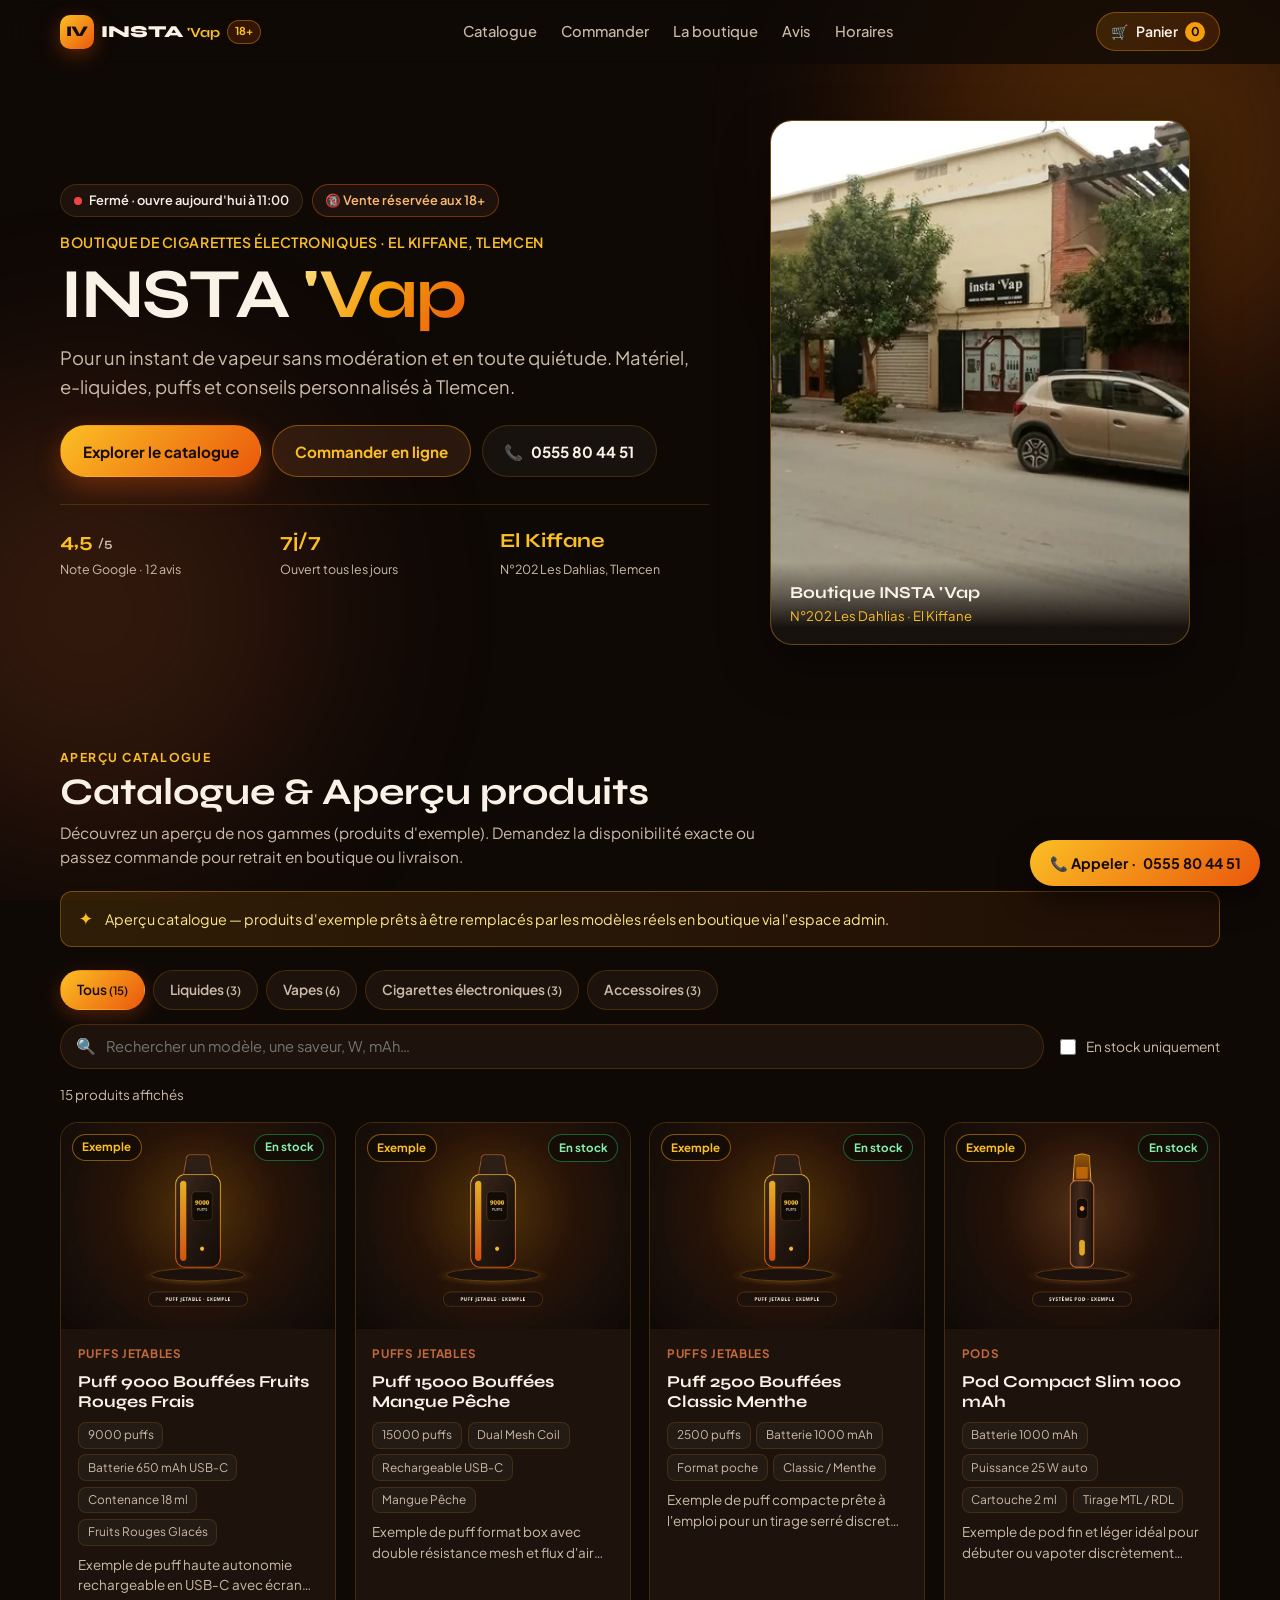
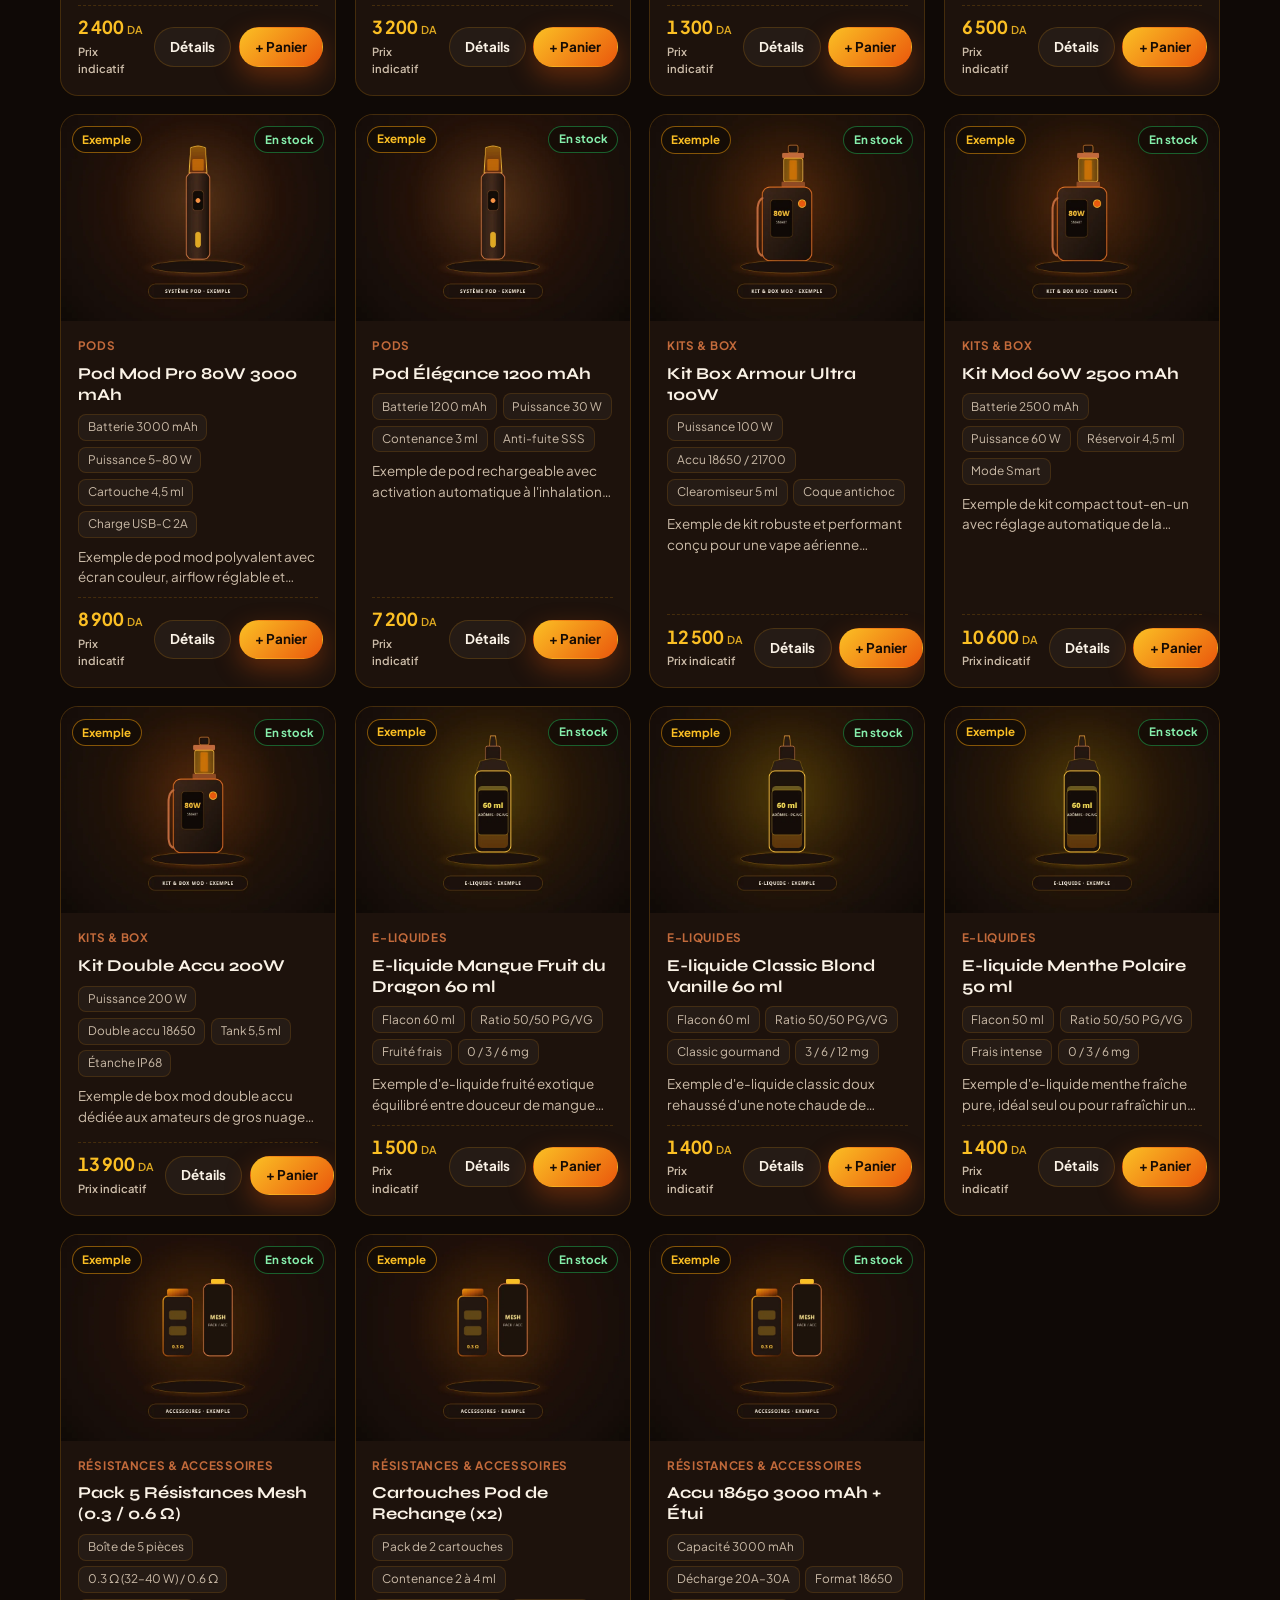
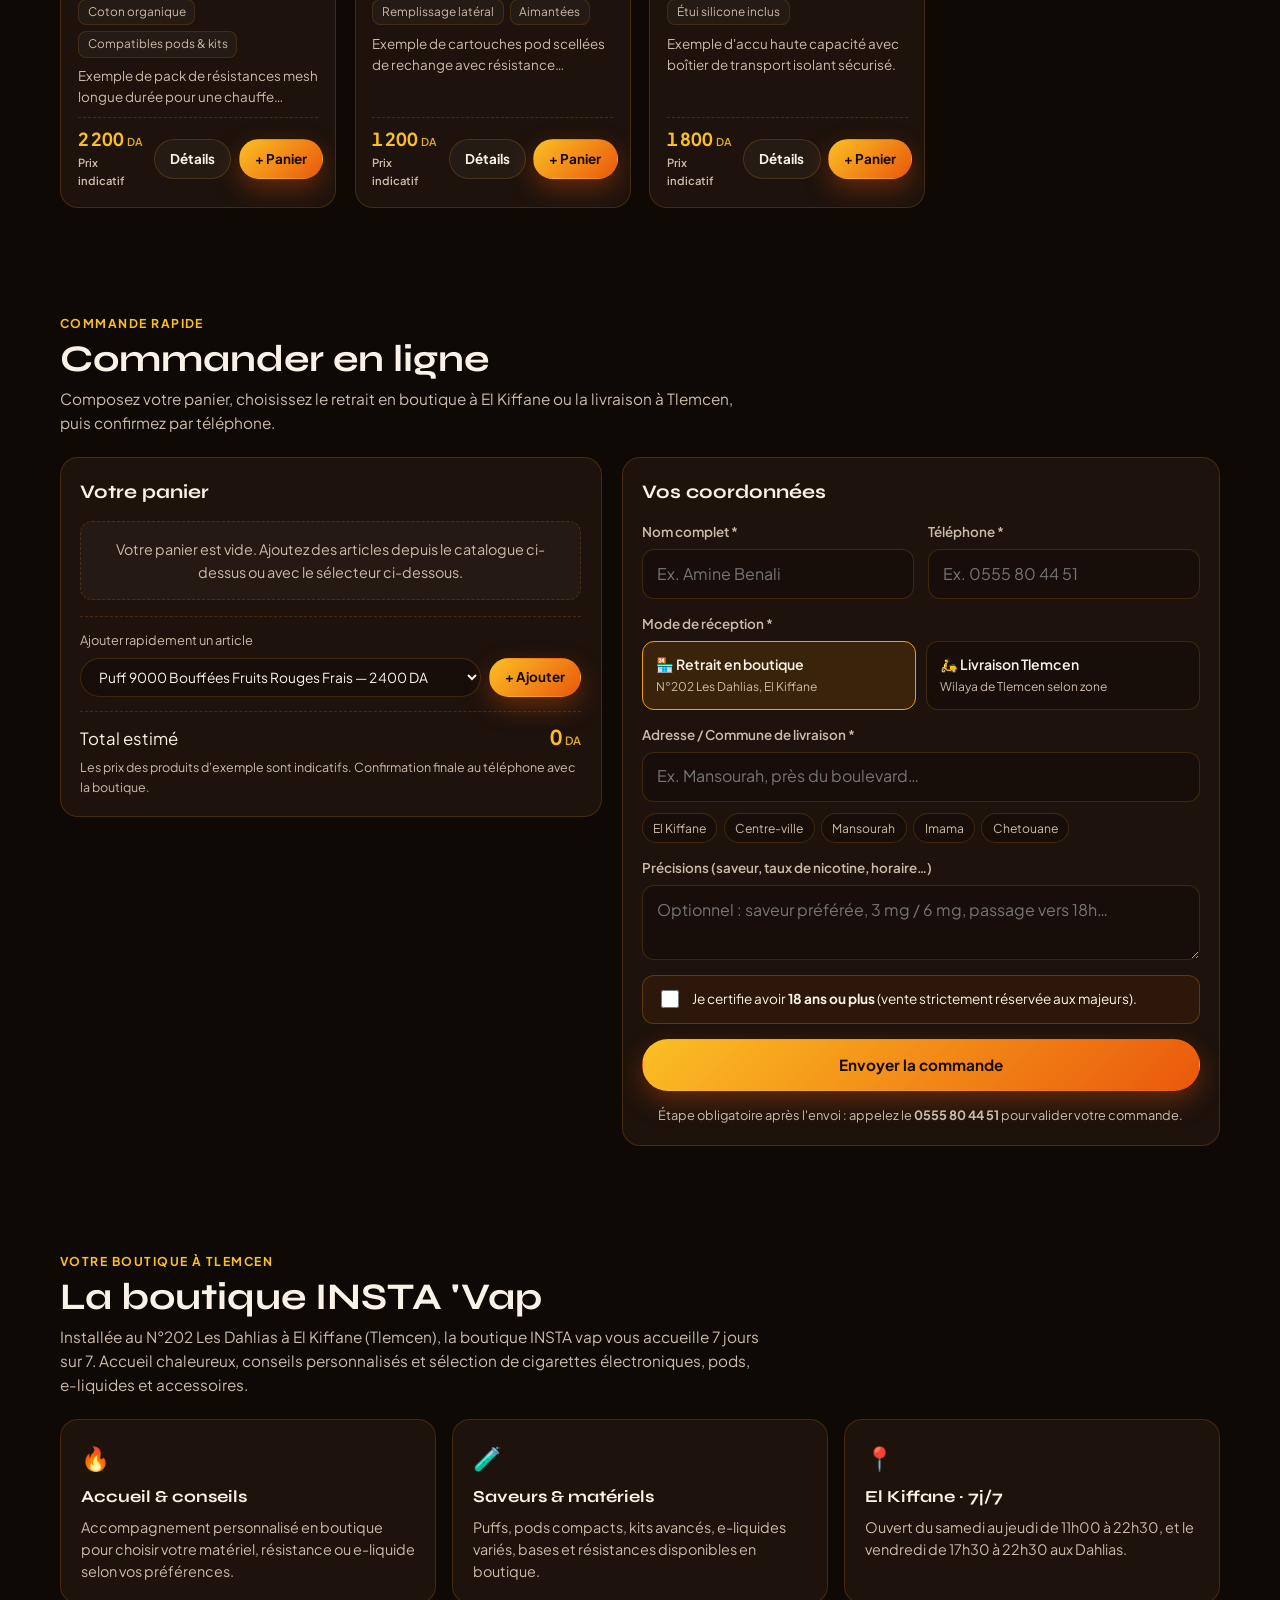
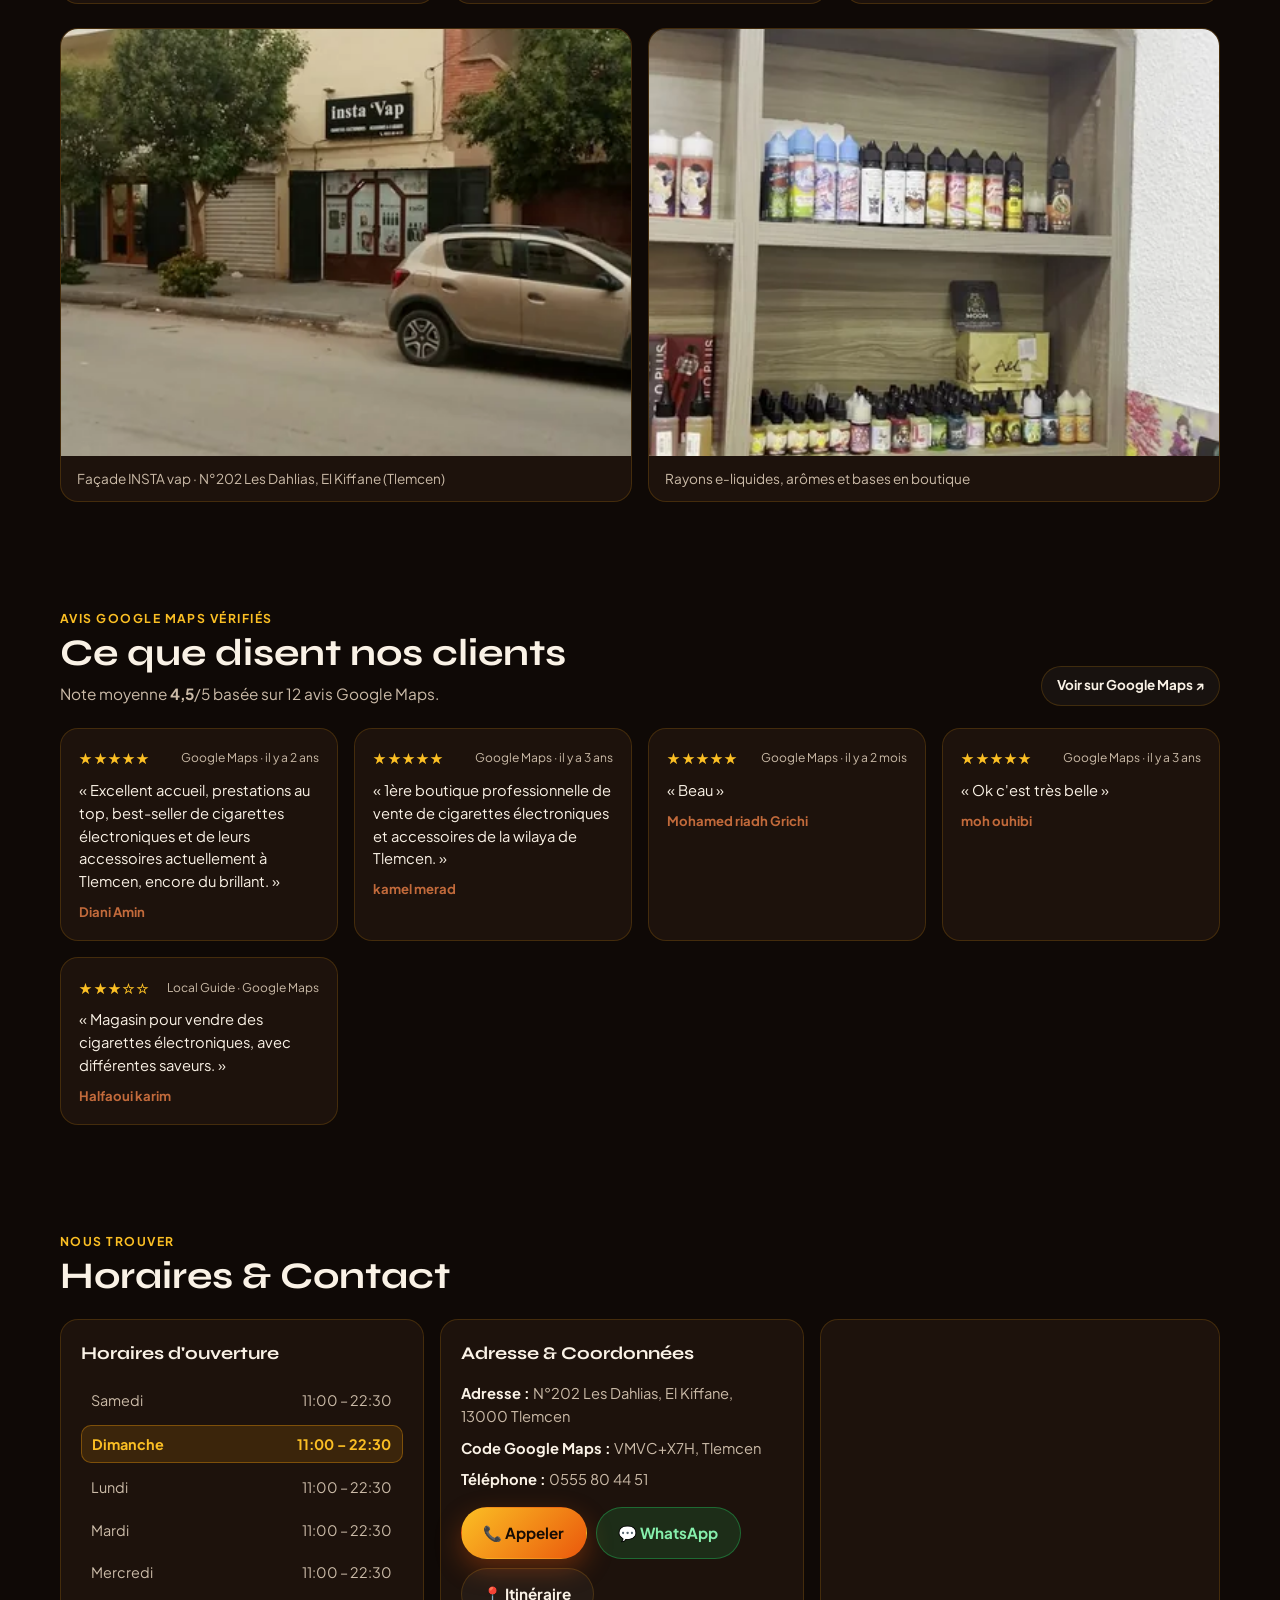
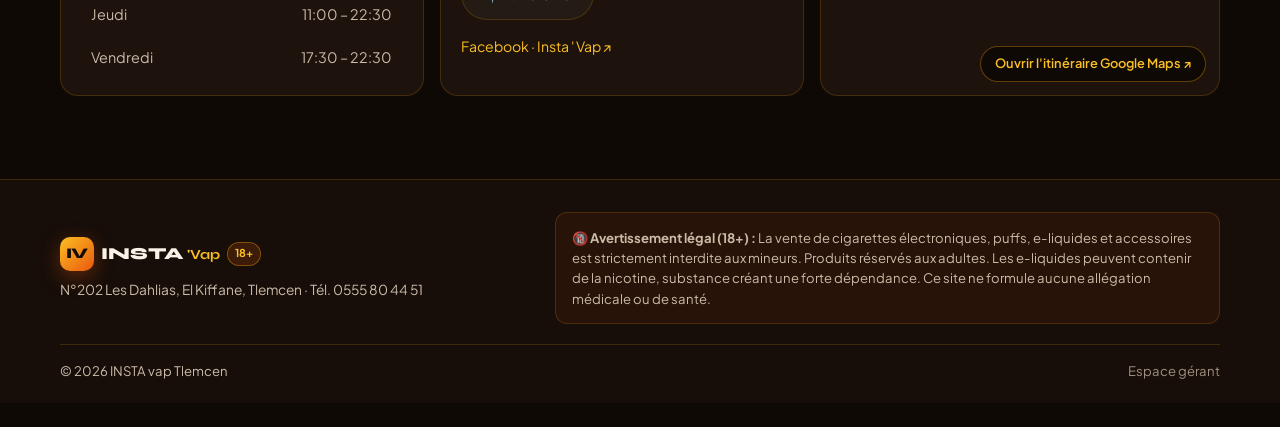
==== commit 73943999: "feat(v2): typographie des prix et menu mobile par gammes Les prix utilisent maintenant la police du " ====
--- a/index.html
+++ b/index.html
@@ -14,7 +14,7 @@
 <link rel="preconnect" href="https://fonts.googleapis.com">
 <link rel="preconnect" href="https://fonts.gstatic.com" crossorigin>
 <link href="https://fonts.googleapis.com/css2?family=Plus+Jakarta+Sans:wght@400;500;600;700&family=Syne:wght@600;700;800&display=swap" rel="stylesheet">
-<link rel="stylesheet" href="style.css?v=1">
+<link rel="stylesheet" href="style.css?v=2">
 <script type="application/ld+json">
 {
   "@context": "https://schema.org",
@@ -70,18 +70,52 @@
         <span>Panier</span>
         <b id="navCartCount">0</b>
       </a>
-      <button class="burger" id="burger" type="button" aria-label="Menu" aria-expanded="false"><span></span><span></span><span></span></button>
-    </div>
-  </div>
-  <div class="drawer" id="drawer" hidden>
-    <a href="#catalogue">Catalogue &amp; aperçu</a>
-    <a href="#commander">Passer commande</a>
-    <a href="#boutique">La boutique</a>
-    <a href="#avis">Avis clients</a>
-    <a href="#contact">Horaires &amp; accès</a>
-    <a class="drawer-tel" href="tel:+213555804451" data-tel>📞 Appeler · <span data-tel-text>0555 80 44 51</span></a>
+      <button class="burger" id="burger" type="button" aria-label="Ouvrir le menu" aria-expanded="false" aria-controls="menuPanel">
+        <span></span><span></span><span></span>
+      </button>
+    </div>
   </div>
 </header>
+
+<div class="menu-overlay" id="menuOverlay"></div>
+<div class="menu-panel" id="menuPanel" role="dialog" aria-modal="true" aria-labelledby="menuTitle" aria-hidden="true">
+  <div class="menu-head">
+    <strong id="menuTitle">Menu</strong>
+    <button type="button" class="menu-close" id="menuClose" aria-label="Fermer le menu">
+      <span aria-hidden="true">✕</span>
+    </button>
+  </div>
+  <p class="menu-label">Nos gammes</p>
+  <nav class="menu-cats" aria-label="Gammes">
+    <a class="menu-cat" href="#liquides" data-group="Liquides">
+      <span class="menu-cat-ico" aria-hidden="true">💧</span>
+      <span>
+        <strong>Liquides</strong>
+        <small>E-liquides et arômes</small>
+      </span>
+    </a>
+    <a class="menu-cat" href="#vapes" data-group="Vapes">
+      <span class="menu-cat-ico" aria-hidden="true">🌬️</span>
+      <span>
+        <strong>Vapes</strong>
+        <small>Pods, kits et box</small>
+      </span>
+    </a>
+    <a class="menu-cat" href="#cigarettes-electroniques" data-group="Cigarettes électroniques">
+      <span class="menu-cat-ico" aria-hidden="true">🔋</span>
+      <span>
+        <strong>Cigarettes électroniques</strong>
+        <small>Puffs jetables</small>
+      </span>
+    </a>
+  </nav>
+  <nav class="menu-sec" aria-label="Autres pages">
+    <a href="#commander">Commander</a>
+    <a href="#avis">Avis</a>
+    <a href="#contact">Contact</a>
+    <a class="drawer-tel" href="tel:+213555804451" data-tel>📞 Appeler · <span data-tel-text>0555 80 44 51</span></a>
+  </nav>
+</div>
 
 <main>
   <section class="hero wrap" id="accueil">
@@ -404,6 +438,6 @@
 </div>
 
 <div id="toasts" aria-live="polite"></div>
-<script src="main.js?v=1"></script>
+<script src="main.js?v=2"></script>
 </body>
 </html>
--- a/style.css
+++ b/style.css
@@ -39,7 +39,7 @@
 .nav { position: sticky; top: 0; z-index: 40; backdrop-filter: blur(14px); -webkit-backdrop-filter: blur(14px); background: rgba(15, 9, 6, 0.78); border-bottom: 1px solid transparent; transition: border-color .25s, background .25s; }
 .nav.scrolled { border-bottom-color: var(--line); background: rgba(15, 9, 6, 0.92); }
 .nav-in { display: flex; align-items: center; justify-content: space-between; gap: 1rem; padding: .78rem 0; }
-.brand { display: inline-flex; align-items: center; gap: .55rem; font-family: 'Syne', sans-serif; font-weight: 800; font-size: 1.15rem; letter-spacing: -.01em; }
+.brand { display: inline-flex; align-items: center; gap: .45rem; font-family: 'Syne', sans-serif; font-weight: 800; font-size: 1.05rem; letter-spacing: -.01em; white-space: nowrap; flex-shrink: 0; }
 .brand-mark { width: 34px; height: 34px; border-radius: 10px; display: grid; place-items: center; background: linear-gradient(135deg, var(--amber-l), var(--orange)); color: #160c06; font-size: .92rem; font-weight: 800; box-shadow: 0 6px 20px rgba(234, 88, 12, 0.35); }
 .brand-txt small { color: var(--amber-l); font-weight: 700; }
 .age-tag { font-family: 'Plus Jakarta Sans', sans-serif; font-size: .68rem; font-weight: 700; padding: .16rem .45rem; border-radius: 999px; background: rgba(234, 88, 12, 0.18); border: 1px solid rgba(245, 158, 11, 0.4); color: var(--amber-l); }
@@ -49,13 +49,35 @@
 .cart-pill { display: inline-flex; align-items: center; gap: .45rem; padding: .45rem .85rem; border-radius: 999px; background: linear-gradient(135deg, rgba(245, 158, 11, 0.16), rgba(234, 88, 12, 0.18)); border: 1px solid var(--line-2); font-size: .88rem; font-weight: 600; transition: transform .2s, box-shadow .2s; }
 .cart-pill:hover { transform: translateY(-1px); box-shadow: 0 8px 20px rgba(245, 158, 11, 0.22); }
 .cart-pill b { background: var(--amber); color: #140a04; border-radius: 999px; min-width: 20px; height: 20px; padding: 0 5px; display: inline-grid; place-items: center; font-size: .76rem; }
-.burger { width: 40px; height: 40px; border-radius: 10px; border: 1px solid var(--line); background: var(--card); display: grid; place-content: center; gap: 5px; cursor: pointer; }
-.burger span { width: 18px; height: 2px; background: var(--ink); border-radius: 2px; display: block; }
-.drawer { display: grid; gap: .2rem; padding: .6rem 1rem 1rem; border-top: 1px solid var(--line); background: var(--bg-2); }
-.drawer[hidden] { display: none; }
-.drawer a { padding: .65rem .8rem; border-radius: 10px; color: var(--muted); font-weight: 500; }
-.drawer a:hover { background: var(--card); color: var(--ink); }
-.drawer .drawer-tel { color: var(--amber-l); font-weight: 700; }
+.burger { width: 44px; height: 44px; border-radius: 12px; border: 1px solid var(--line); background: var(--card); display: grid; place-content: center; gap: 5px; cursor: pointer; flex-shrink: 0; }
+.burger span { width: 18px; height: 2px; background: var(--ink); border-radius: 2px; display: block; transition: transform .28s ease, opacity .2s ease; transform-origin: center; }
+body.menu-open .burger span:nth-child(1) { transform: translateY(7px) rotate(45deg); }
+body.menu-open .burger span:nth-child(2) { opacity: 0; }
+body.menu-open .burger span:nth-child(3) { transform: translateY(-7px) rotate(-45deg); }
+
+/* Mobile slide-in menu */
+.menu-overlay { position: fixed; inset: 0; z-index: 55; background: rgba(8, 4, 2, .72); backdrop-filter: blur(6px); -webkit-backdrop-filter: blur(6px); opacity: 0; visibility: hidden; pointer-events: none; transition: opacity .32s ease, visibility .32s ease; }
+.menu-panel { position: fixed; top: 0; right: 0; bottom: 0; z-index: 56; width: min(100%, 380px); background: var(--bg-2); border-left: 1px solid var(--line-2); box-shadow: -24px 0 60px rgba(0,0,0,.45); display: flex; flex-direction: column; padding: 1rem 1.1rem 1.4rem; overflow-y: auto; -webkit-overflow-scrolling: touch; transform: translateX(100%); visibility: hidden; pointer-events: none; transition: transform .36s cubic-bezier(.2,.8,.2,1), visibility .36s; }
+body.menu-open .menu-overlay { opacity: 1; visibility: visible; pointer-events: auto; }
+body.menu-open .menu-panel { transform: translateX(0); visibility: visible; pointer-events: auto; }
+.menu-head { display: flex; align-items: center; justify-content: space-between; margin-bottom: 1.1rem; }
+.menu-head strong { font-family: 'Syne', sans-serif; font-size: 1.2rem; }
+.menu-close { width: 44px; height: 44px; border-radius: 12px; border: 1px solid var(--line); background: var(--card); color: var(--ink); font-size: 1.15rem; cursor: pointer; display: grid; place-items: center; }
+.menu-close:hover { border-color: var(--amber); color: var(--amber-l); }
+.menu-label { margin: 0 0 .55rem; font-size: .72rem; font-weight: 700; letter-spacing: .14em; text-transform: uppercase; color: var(--amber-l); }
+.menu-cats { display: grid; gap: .55rem; margin-bottom: 1.15rem; }
+.menu-cat { display: flex; align-items: center; gap: .85rem; padding: .95rem 1rem; min-height: 72px; border-radius: 16px; background: var(--card); border: 1px solid var(--line); transition: border-color .2s, background .2s, transform .2s; }
+.menu-cat:hover, .menu-cat:focus-visible { border-color: var(--amber); background: rgba(245,158,11,.1); transform: translateX(-2px); outline: none; }
+.menu-cat-ico { width: 42px; height: 42px; border-radius: 12px; display: grid; place-items: center; background: rgba(245,158,11,.14); border: 1px solid var(--line); font-size: 1.15rem; flex-shrink: 0; }
+.menu-cat strong { display: block; font-family: 'Syne', sans-serif; font-size: 1.05rem; color: var(--ink); }
+.menu-cat small { display: block; margin-top: .15rem; font-size: .8rem; color: var(--muted); }
+.menu-sec { display: grid; gap: .15rem; padding-top: .9rem; border-top: 1px solid var(--line); }
+.menu-sec a { display: flex; align-items: center; min-height: 48px; padding: .65rem .85rem; border-radius: 12px; color: var(--muted); font-weight: 600; }
+.menu-sec a:hover { background: var(--card); color: var(--ink); }
+.menu-sec .drawer-tel { color: var(--amber-l); font-weight: 700; }
+@media (prefers-reduced-motion: reduce) {
+  .menu-overlay, .menu-panel, .burger span { transition: none; }
+}
 
 /* Buttons */
 .btn { display: inline-flex; align-items: center; justify-content: center; gap: .5rem; padding: .82rem 1.35rem; border-radius: 999px; font-weight: 700; font-size: .95rem; border: 1px solid transparent; cursor: pointer; transition: transform .2s, box-shadow .25s, background .2s, border-color .2s; white-space: nowrap; }
@@ -138,13 +160,24 @@
 .spec-pills { display: flex; flex-wrap: wrap; gap: .35rem; }
 .spec-pill { font-size: .74rem; padding: .2rem .55rem; border-radius: 8px; background: rgba(255, 255, 255, 0.04); border: 1px solid rgba(245, 158, 11, 0.14); color: var(--muted); }
 .pcard-desc { margin: 0; font-size: .84rem; color: var(--muted); display: -webkit-box; -webkit-line-clamp: 2; -webkit-box-orient: vertical; overflow: hidden; }
-.pcard-foot { margin-top: auto; padding-top: .65rem; border-top: 1px dashed var(--line); display: flex; align-items: center; justify-content: space-between; gap: .5rem; }
-.pcard-price { font-family: 'Syne', sans-serif; font-weight: 800; font-size: 1.08rem; color: var(--amber-l); }
-.pcard-btns { display: flex; gap: .4rem; }
+.pcard-foot { margin-top: auto; padding-top: .7rem; border-top: 1px dashed var(--line); display: flex; flex-direction: column; align-items: stretch; gap: .65rem; }
+.pcard-price-wrap { display: flex; flex-wrap: wrap; align-items: baseline; gap: .3rem .55rem; }
+.price { font-family: 'Plus Jakarta Sans', system-ui, sans-serif; font-weight: 700; font-variant-numeric: tabular-nums; font-feature-settings: 'tnum' 1; letter-spacing: 0; color: var(--amber-l); line-height: 1.15; white-space: nowrap; }
+.price-num { font-size: 1.12rem; }
+.price-unit { font-size: .68em; font-weight: 600; margin-left: .28em; opacity: .88; }
+.price-ask { font-size: .95rem; font-weight: 600; }
+.price-hint { font-size: .7rem; font-weight: 600; color: var(--muted); }
+.pcard-btns { display: flex; gap: .45rem; }
+.pcard-btns .btn { flex: 1; }
+@media (min-width: 900px) {
+  .pcard-foot { flex-direction: row; align-items: center; justify-content: space-between; gap: .7rem; }
+  .pcard-btns { flex: 0 0 auto; }
+  .pcard-btns .btn { flex: none; }
+}
 
 /* Order section (Whoopy style) */
 .order-shell { display: grid; gap: 1.25rem; }
-.cart-panel, .form-panel { background: var(--card); border: 1px solid var(--line); border-radius: var(--r); padding: 1.3rem; }
+.cart-panel, .form-panel { background: var(--card); border: 1px solid var(--line); border-radius: var(--r); padding: 1.2rem; min-width: 0; }
 .panel-top { display: flex; justify-content: space-between; align-items: center; margin-bottom: .9rem; }
 .panel-top h3, .cmd-form h3 { margin: 0; font-family: 'Syne', sans-serif; font-size: 1.2rem; }
 .cart-items { display: grid; gap: .65rem; margin-bottom: 1rem; }
@@ -162,8 +195,11 @@
 .quick-add label { display: block; font-size: .8rem; color: var(--muted); margin-bottom: .45rem; }
 .quick-row { display: flex; gap: .5rem; }
 .quick-row select { flex: 1; min-width: 0; background: var(--bg-2); border: 1px solid var(--line); border-radius: 999px; padding: .5rem .85rem; font-size: .86rem; }
-.cart-total-row { display: flex; justify-content: space-between; align-items: center; font-size: 1.05rem; margin-bottom: .4rem; }
-.cart-total-row strong { font-family: 'Syne', sans-serif; font-size: 1.35rem; color: var(--amber-l); }
+.cart-total-row { display: flex; justify-content: space-between; align-items: baseline; font-size: 1.05rem; margin-bottom: .4rem; gap: .75rem; }
+.cart-total-row strong, #cartTotal { font-family: 'Plus Jakarta Sans', system-ui, sans-serif; font-weight: 700; color: var(--amber-l); }
+#cartTotal .price-num { font-size: 1.28rem; }
+.cart-row .price-num { font-size: .95rem; }
+.cart-row-info small { display: flex; flex-wrap: wrap; align-items: baseline; gap: .2rem .35rem; }
 .cart-hint { margin: 0; font-size: .78rem; color: var(--muted); }
 
 .cmd-form { display: grid; gap: .95rem; }
@@ -197,7 +233,8 @@
 .cmd-done-ic { width: 58px; height: 58px; border-radius: 50%; display: grid; place-items: center; font-size: 1.65rem; background: rgba(245, 158, 11, 0.18); border: 1px solid var(--amber); }
 .cmd-done h3 { margin: 0; font-family: 'Syne', sans-serif; font-size: 1.45rem; }
 .cmd-done p { margin: 0; color: var(--muted); max-width: 44ch; }
-.cmd-done .cmd-call-big { font-size: 1.05rem; padding: .95rem 1.7rem; }
+.cmd-done .cmd-call-big { font-size: .96rem; padding: .9rem 1.25rem; white-space: normal; text-align: center; max-width: 100%; }
+.cmd-done h3, .cmd-done p, .cmd-done .btn { max-width: 100%; overflow-wrap: anywhere; }
 
 /* Boutique & Pillars & Gallery */
 .pillars { display: grid; grid-template-columns: repeat(auto-fit, minmax(230px, 1fr)); gap: 1rem; margin-bottom: 1.5rem; }
@@ -270,7 +307,8 @@
 .pm-stock { font-size: .76rem; font-weight: 700; padding: .18rem .55rem; border-radius: 999px; background: rgba(34, 197, 94, 0.14); color: #86efac; }
 .pm-stock.out { background: rgba(239, 68, 68, 0.16); color: #fca5a5; }
 .pm-body h3 { margin: 0 0 .4rem; font-family: 'Syne', sans-serif; font-size: 1.4rem; }
-.pm-price { margin: 0 0 .7rem; font-family: 'Syne', sans-serif; font-size: 1.35rem; font-weight: 800; color: var(--amber-l); }
+.pm-price { margin: 0 0 .7rem; display: flex; flex-wrap: wrap; align-items: baseline; gap: .35rem .6rem; }
+.pm-price .price-num { font-size: 1.4rem; }
 .pm-desc { margin: 0 0 .85rem; color: var(--muted); font-size: .94rem; }
 .pm-specs { display: flex; flex-wrap: wrap; gap: .4rem; margin-bottom: .95rem; }
 .pm-variants { margin-bottom: 1rem; }
@@ -316,3 +354,13 @@
   .sticky-bar { left: auto; right: 1.25rem; transform: none; width: auto; }
   .sticky-call, .sticky-cart { flex: none; padding: .75rem 1.2rem; }
 }
+
+@media (max-width: 440px) {
+  .nav-in { gap: .4rem; }
+  .brand { font-size: .94rem; gap: .35rem; }
+  .brand-mark { width: 28px; height: 28px; font-size: .78rem; border-radius: 8px; }
+  .age-tag { font-size: .62rem; padding: .12rem .35rem; }
+  .cart-pill { padding: .35rem .6rem; font-size: .8rem; gap: .3rem; }
+  .nav-actions { gap: .35rem; }
+  .burger { width: 44px; height: 44px; }
+}
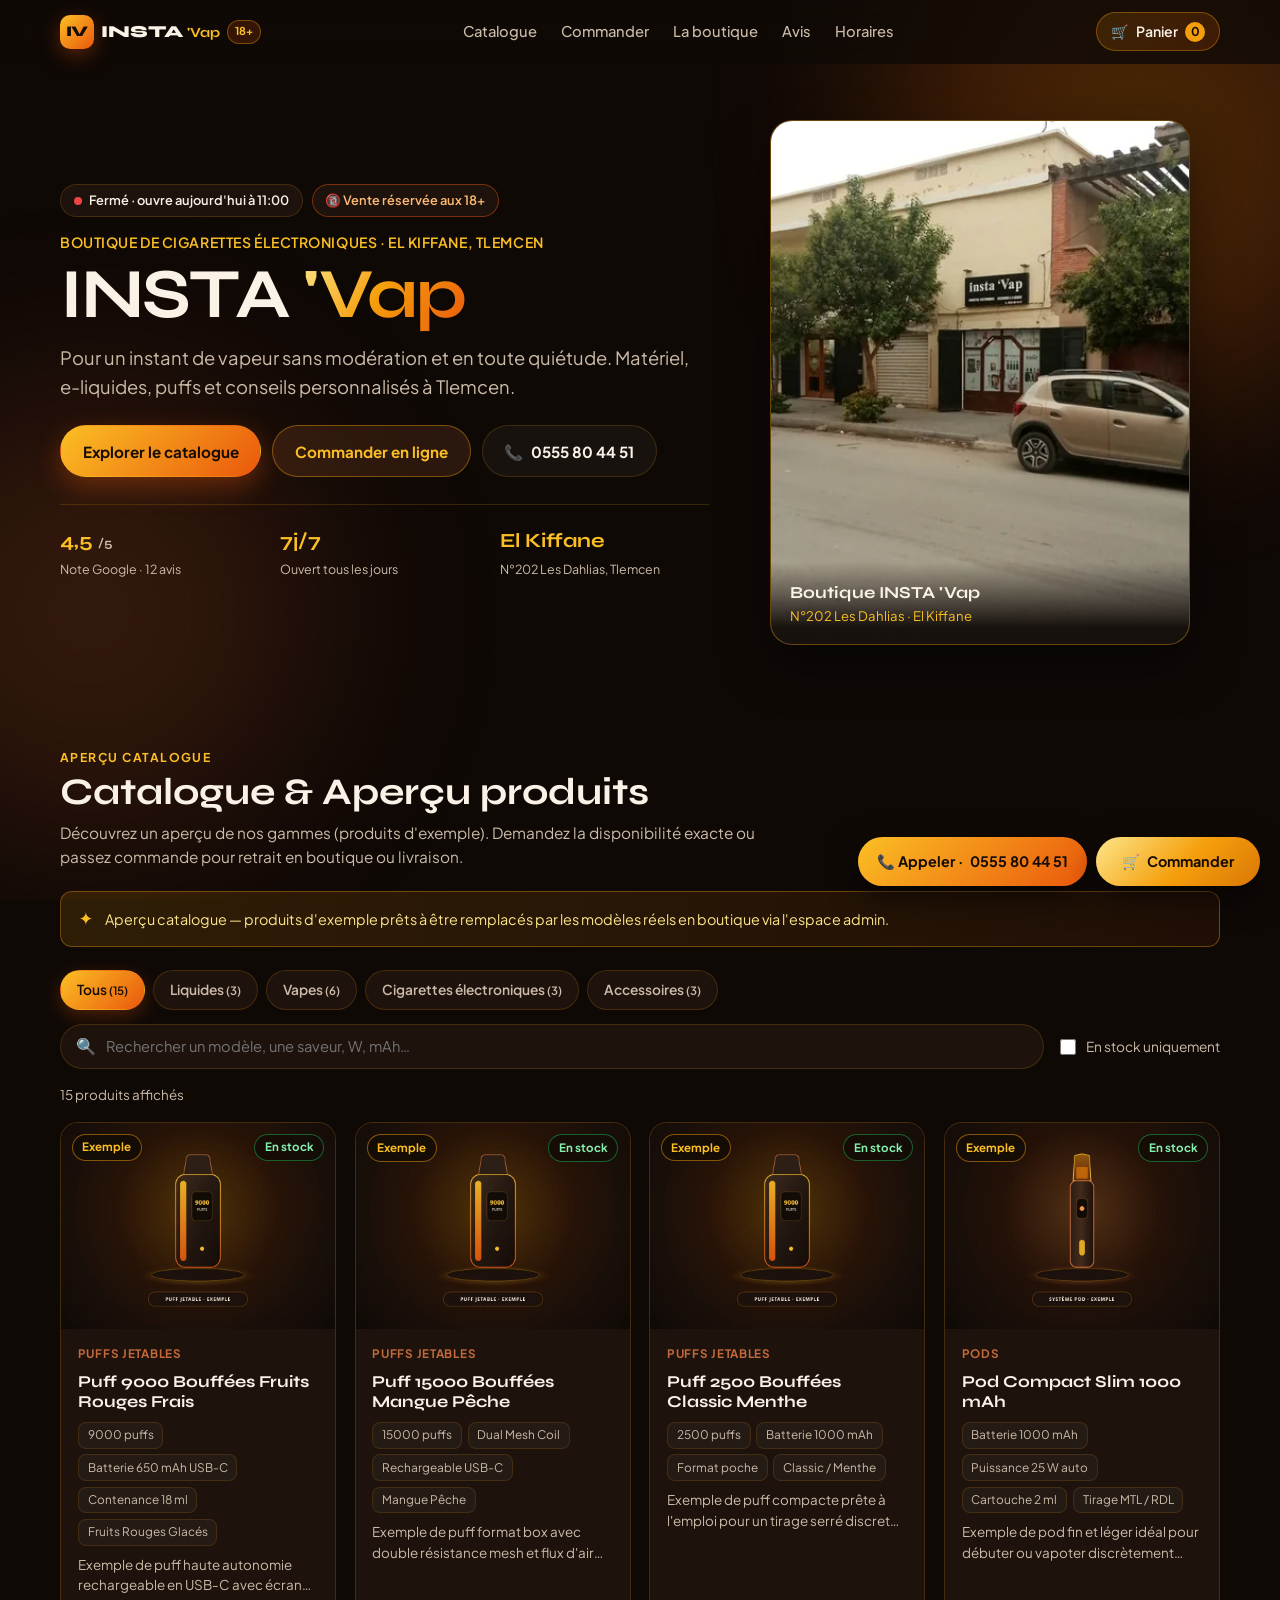
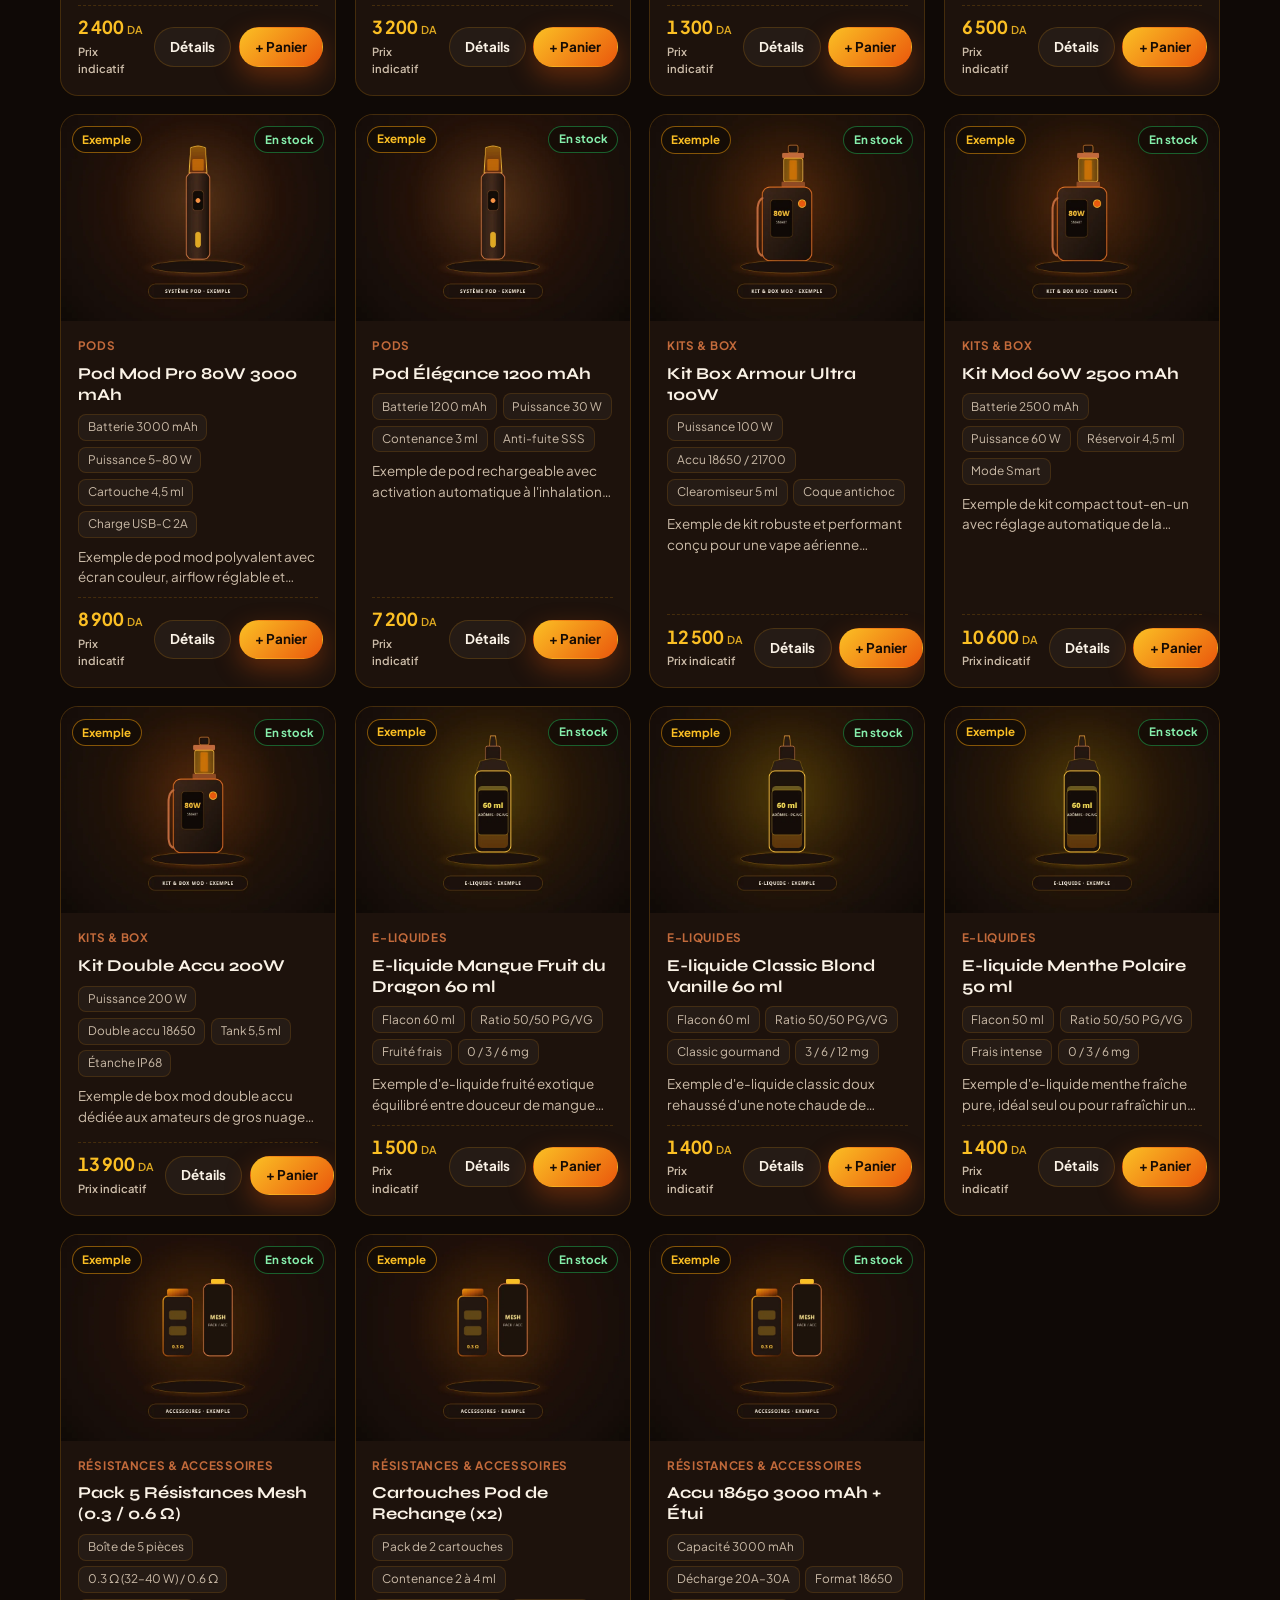
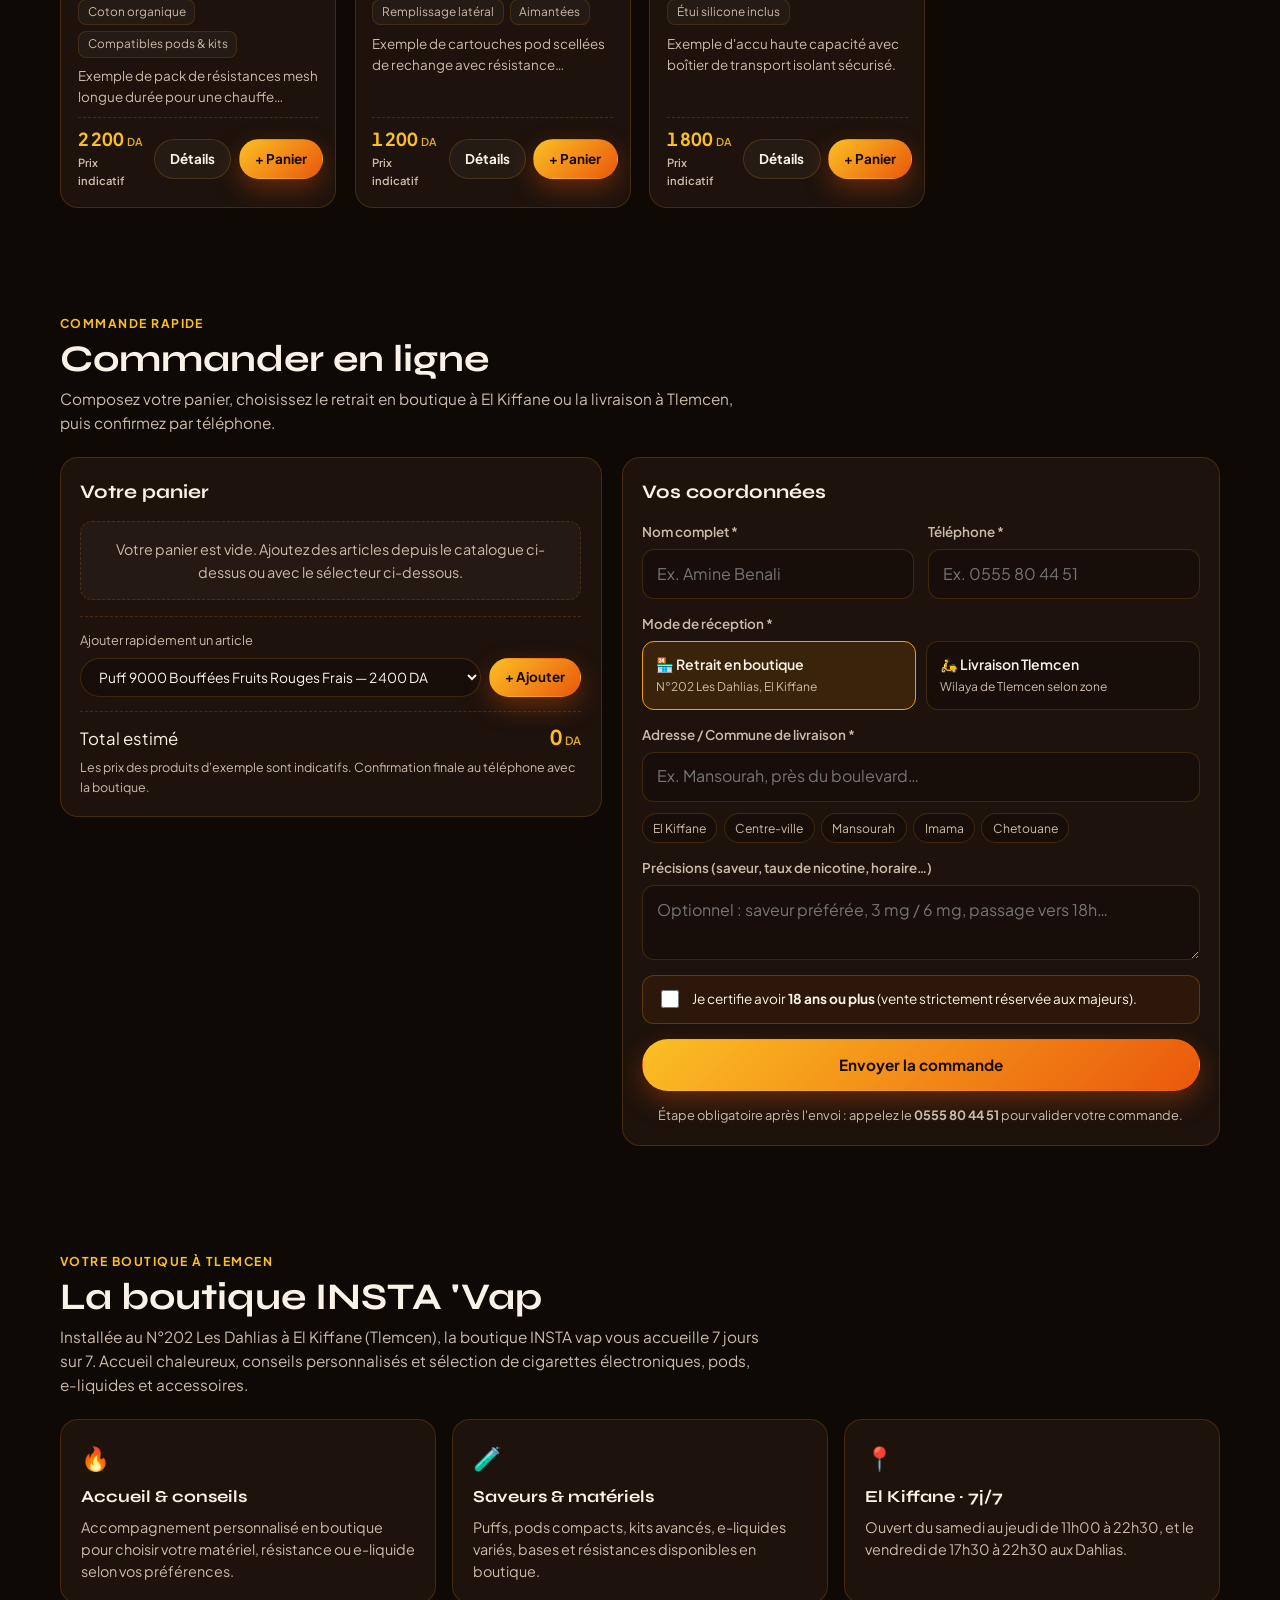
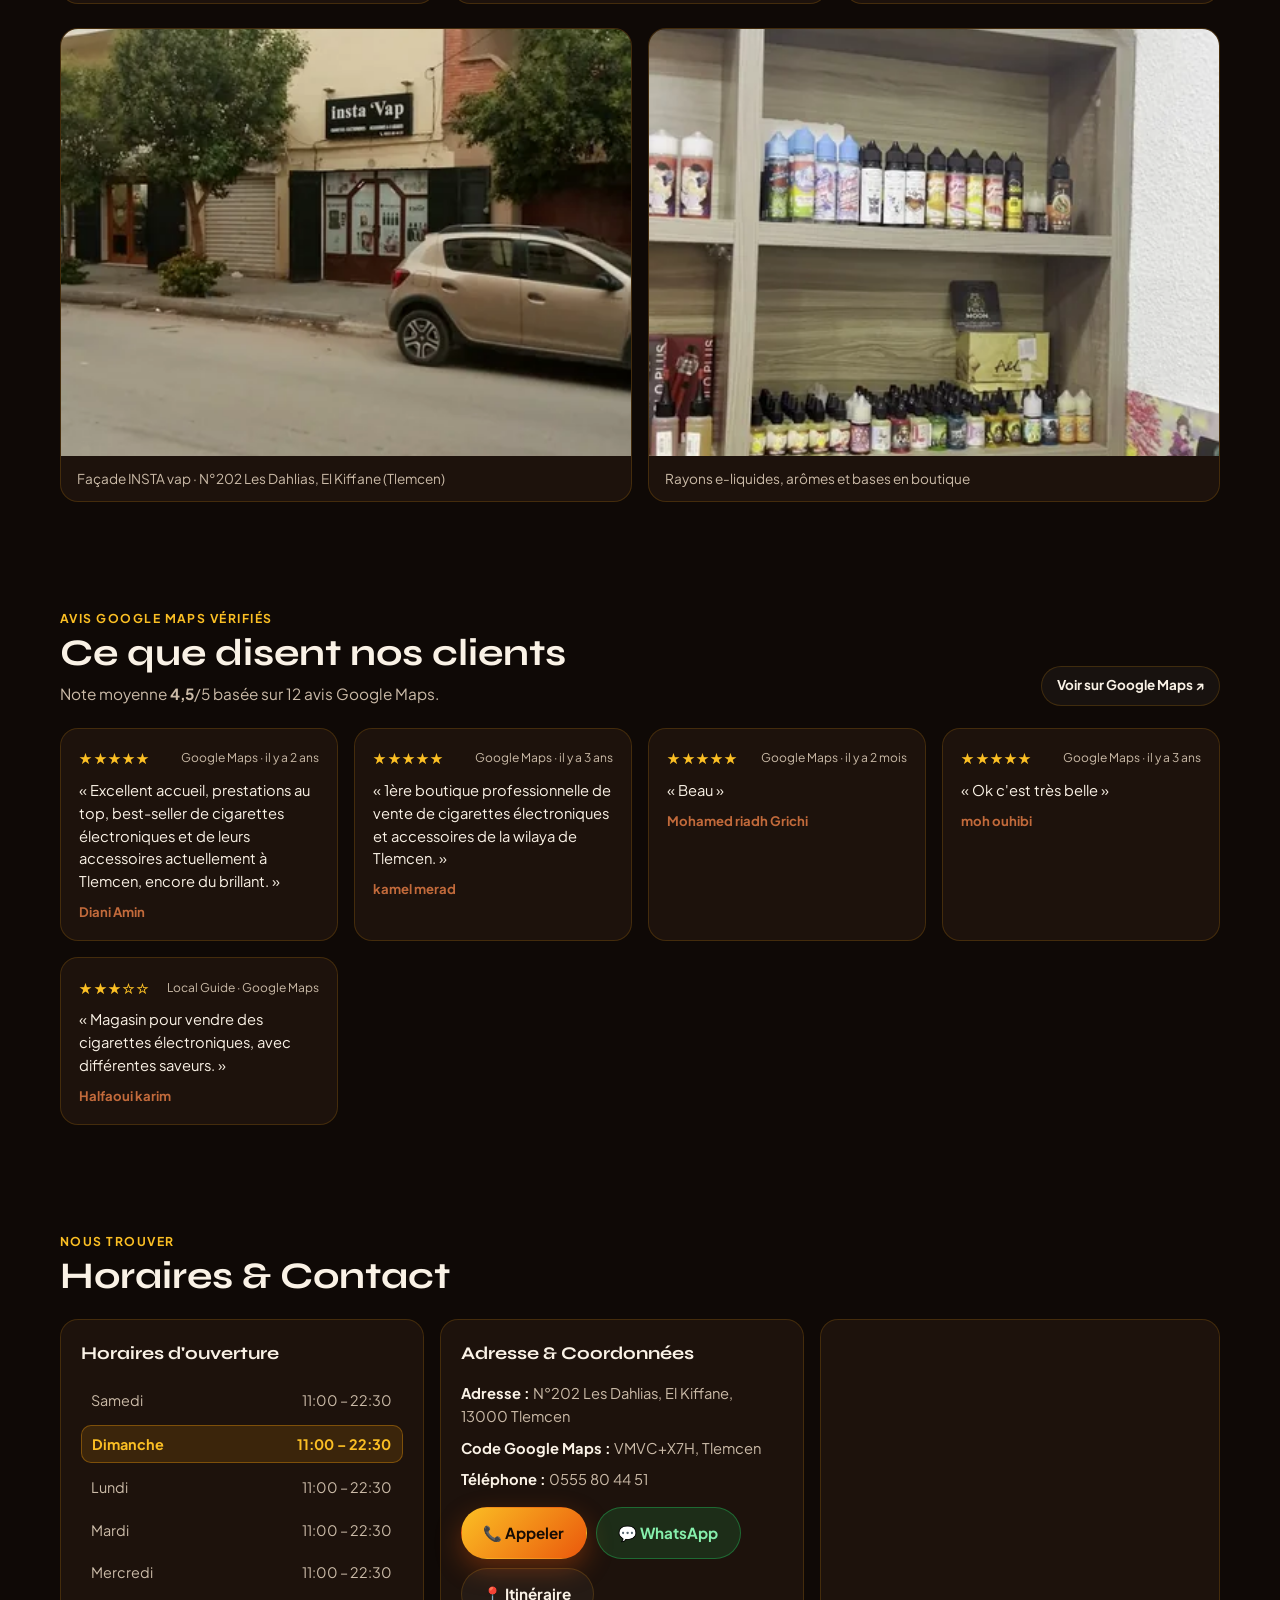
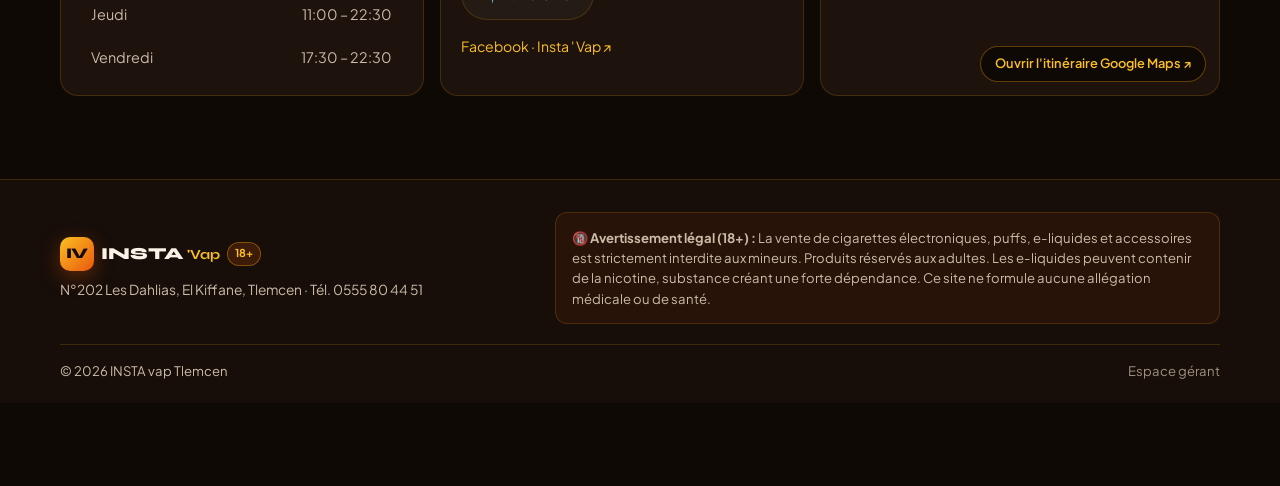
==== commit db80dcc0: "feat(v3): bouton Commander toujours visible, aussi mis en valeur qu'Appeler Le bouton reste à l'écra" ====
--- a/index.html
+++ b/index.html
@@ -14,7 +14,7 @@
 <link rel="preconnect" href="https://fonts.googleapis.com">
 <link rel="preconnect" href="https://fonts.gstatic.com" crossorigin>
 <link href="https://fonts.googleapis.com/css2?family=Plus+Jakarta+Sans:wght@400;500;600;700&family=Syne:wght@600;700;800&display=swap" rel="stylesheet">
-<link rel="stylesheet" href="style.css?v=2">
+<link rel="stylesheet" href="style.css?v=3">
 <script type="application/ld+json">
 {
   "@context": "https://schema.org",
@@ -390,7 +390,7 @@
 
 <div class="sticky-bar" id="stickyBar">
   <a class="sticky-call" href="tel:+213555804451" data-tel>📞 Appeler · <span data-tel-text>0555 80 44 51</span></a>
-  <a class="sticky-cart" href="#commander" id="stickyCart" hidden>🛒 <span id="stickyCartTxt">Panier (0)</span></a>
+  <a class="sticky-cart" href="#catalogue" id="stickyCart" aria-label="Commander, voir le catalogue">🛒 <span id="stickyCartTxt">Commander</span><span class="sticky-cart-count" id="stickyCartCount" hidden>0</span></a>
 </div>
 
 <!-- Modal Quick-View Produit -->
@@ -438,6 +438,6 @@
 </div>
 
 <div id="toasts" aria-live="polite"></div>
-<script src="main.js?v=2"></script>
+<script src="main.js?v=3"></script>
 </body>
 </html>
--- a/style.css
+++ b/style.css
@@ -287,10 +287,18 @@
 
 /* Sticky action bar */
 .sticky-bar { position: fixed; bottom: .85rem; left: 50%; transform: translateX(-50%); z-index: 35; display: flex; gap: .55rem; width: min(calc(100% - 1.5rem), 460px); }
-.sticky-call, .sticky-cart { flex: 1; display: inline-flex; align-items: center; justify-content: center; gap: .45rem; padding: .82rem 1rem; border-radius: 999px; font-weight: 700; font-size: .9rem; box-shadow: 0 12px 30px rgba(0, 0, 0, 0.55); }
+.sticky-call, .sticky-cart { position: relative; flex: 1; display: inline-flex; align-items: center; justify-content: center; gap: .45rem; padding: .82rem 1rem; border-radius: 999px; font-weight: 700; font-size: .9rem; box-shadow: 0 12px 30px rgba(0, 0, 0, 0.55); min-height: 3.1rem; }
 .sticky-call { background: linear-gradient(135deg, var(--amber-l), var(--orange)); color: #160c05; }
-.sticky-cart { background: rgba(29, 18, 12, 0.96); border: 1px solid var(--line-2); color: var(--amber-l); backdrop-filter: blur(10px); }
-.sticky-cart[hidden] { display: none; }
+.sticky-cart { background: linear-gradient(135deg, #fde68a, #f59e0b 55%, #d97706); color: #160c05; border: 0; }
+.sticky-cart:hover, .sticky-cart:focus-visible { filter: brightness(1.06); }
+.sticky-cart-count { position: absolute; top: -.35rem; right: -.15rem; min-width: 1.35rem; height: 1.35rem; padding: 0 .28rem; display: grid; place-items: center; border-radius: 999px; background: var(--red); color: #fff; font-size: .72rem; font-weight: 800; box-shadow: 0 0 0 2px #160c05; }
+.sticky-cart-count[hidden] { display: none; }
+.sticky-cart.is-bumped { animation: cart-bump .7s ease; }
+@keyframes cart-bump { 0% { transform: scale(1); } 30% { transform: scale(1.08); } 100% { transform: scale(1); } }
+@media (max-width: 430px) {
+  .sticky-call [data-tel-text] { display: none; }
+  .sticky-call { font-size: .88rem; }
+}
 
 /* Quick-View Modal */
 .modal { position: fixed; inset: 0; z-index: 60; display: grid; place-items: center; padding: 1rem; }
@@ -339,6 +347,7 @@
 @media (prefers-reduced-motion: reduce) {
   .orb { animation: none; }
   .reveal { opacity: 1; transform: none; transition: none; }
+  .sticky-cart.is-bumped { animation: none; }
 }
 
 @media (min-width: 780px) {
@@ -350,9 +359,9 @@
   .contact-grid { grid-template-columns: 1fr 1fr 1.1fr; }
   .footer-in { grid-template-columns: 1fr 1.4fr; align-items: center; }
   .pm-layout { grid-template-columns: 1fr 1.1fr; }
-  body { padding-bottom: 1.5rem; }
+  body { padding-bottom: 5.2rem; }
   .sticky-bar { left: auto; right: 1.25rem; transform: none; width: auto; }
-  .sticky-call, .sticky-cart { flex: none; padding: .75rem 1.2rem; }
+  .sticky-call, .sticky-cart { flex: none; padding: .75rem 1.2rem; min-width: 10.25rem; }
 }
 
 @media (max-width: 440px) {
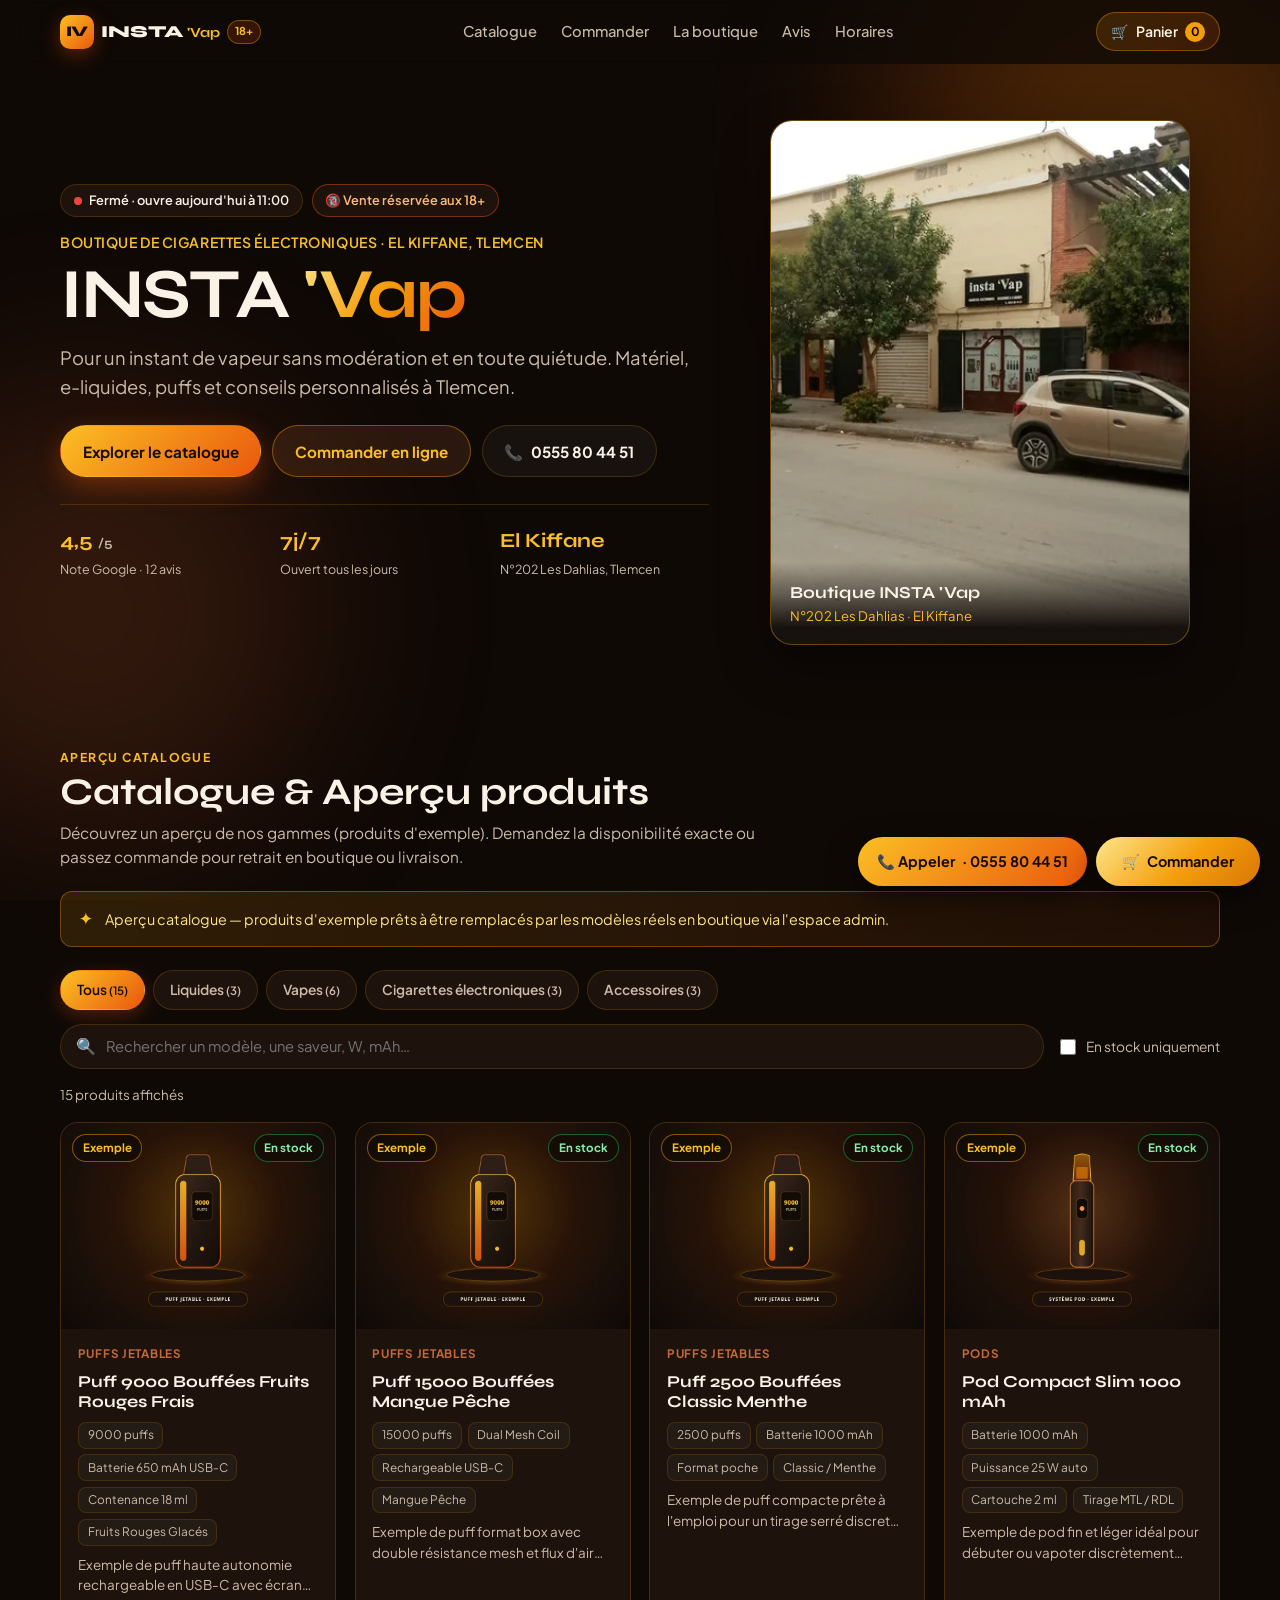
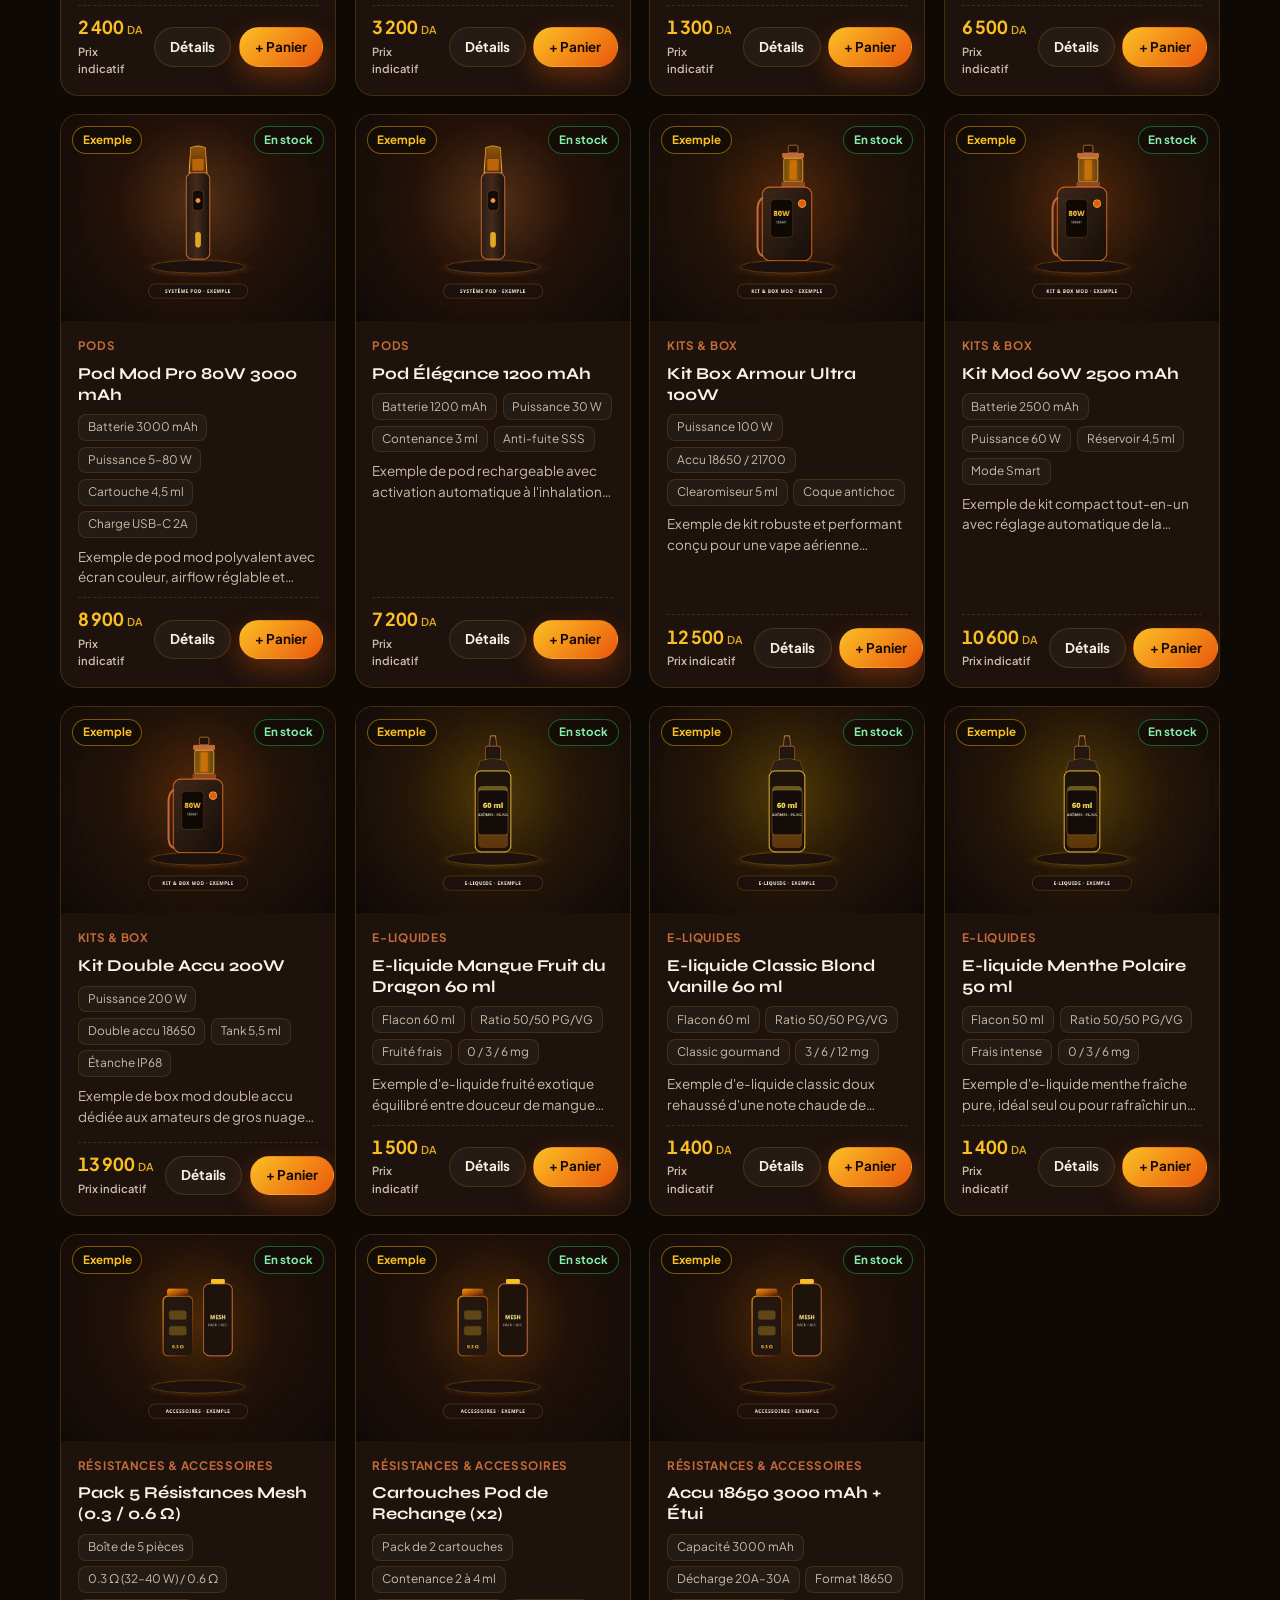
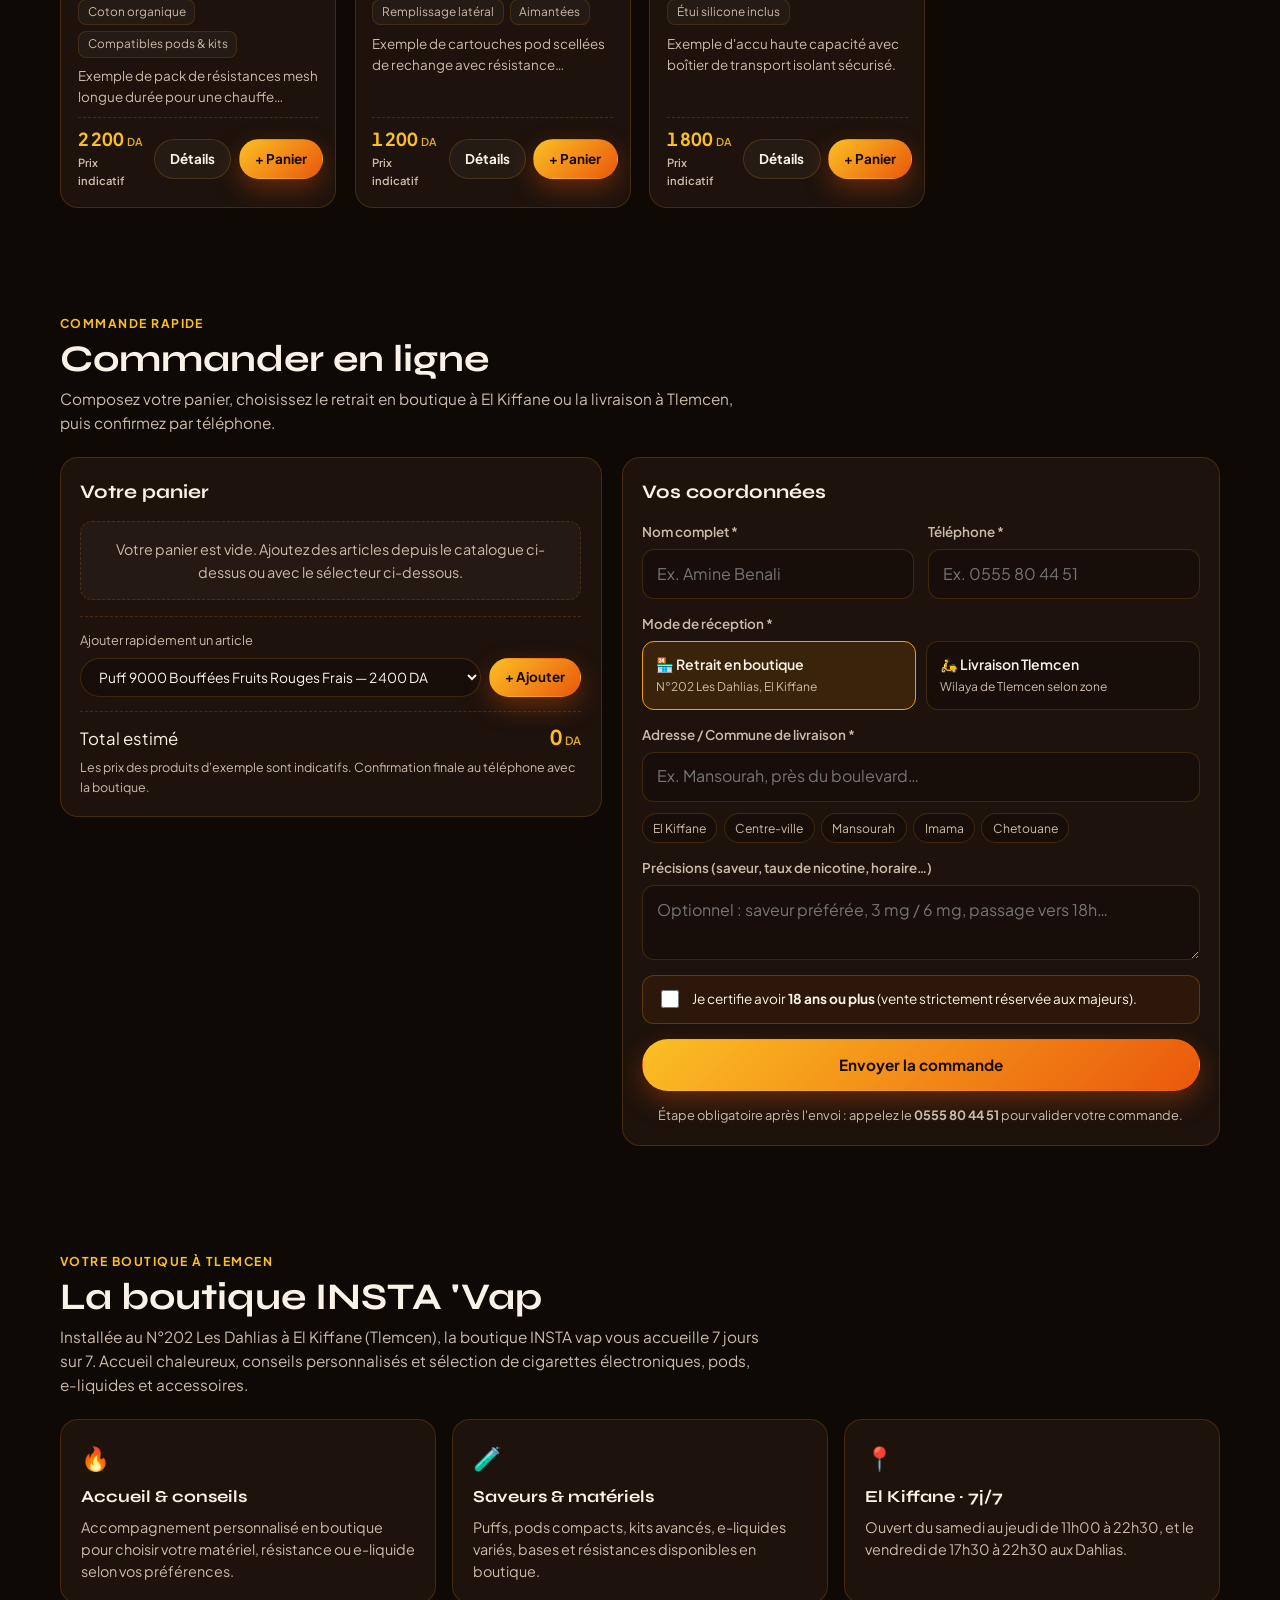
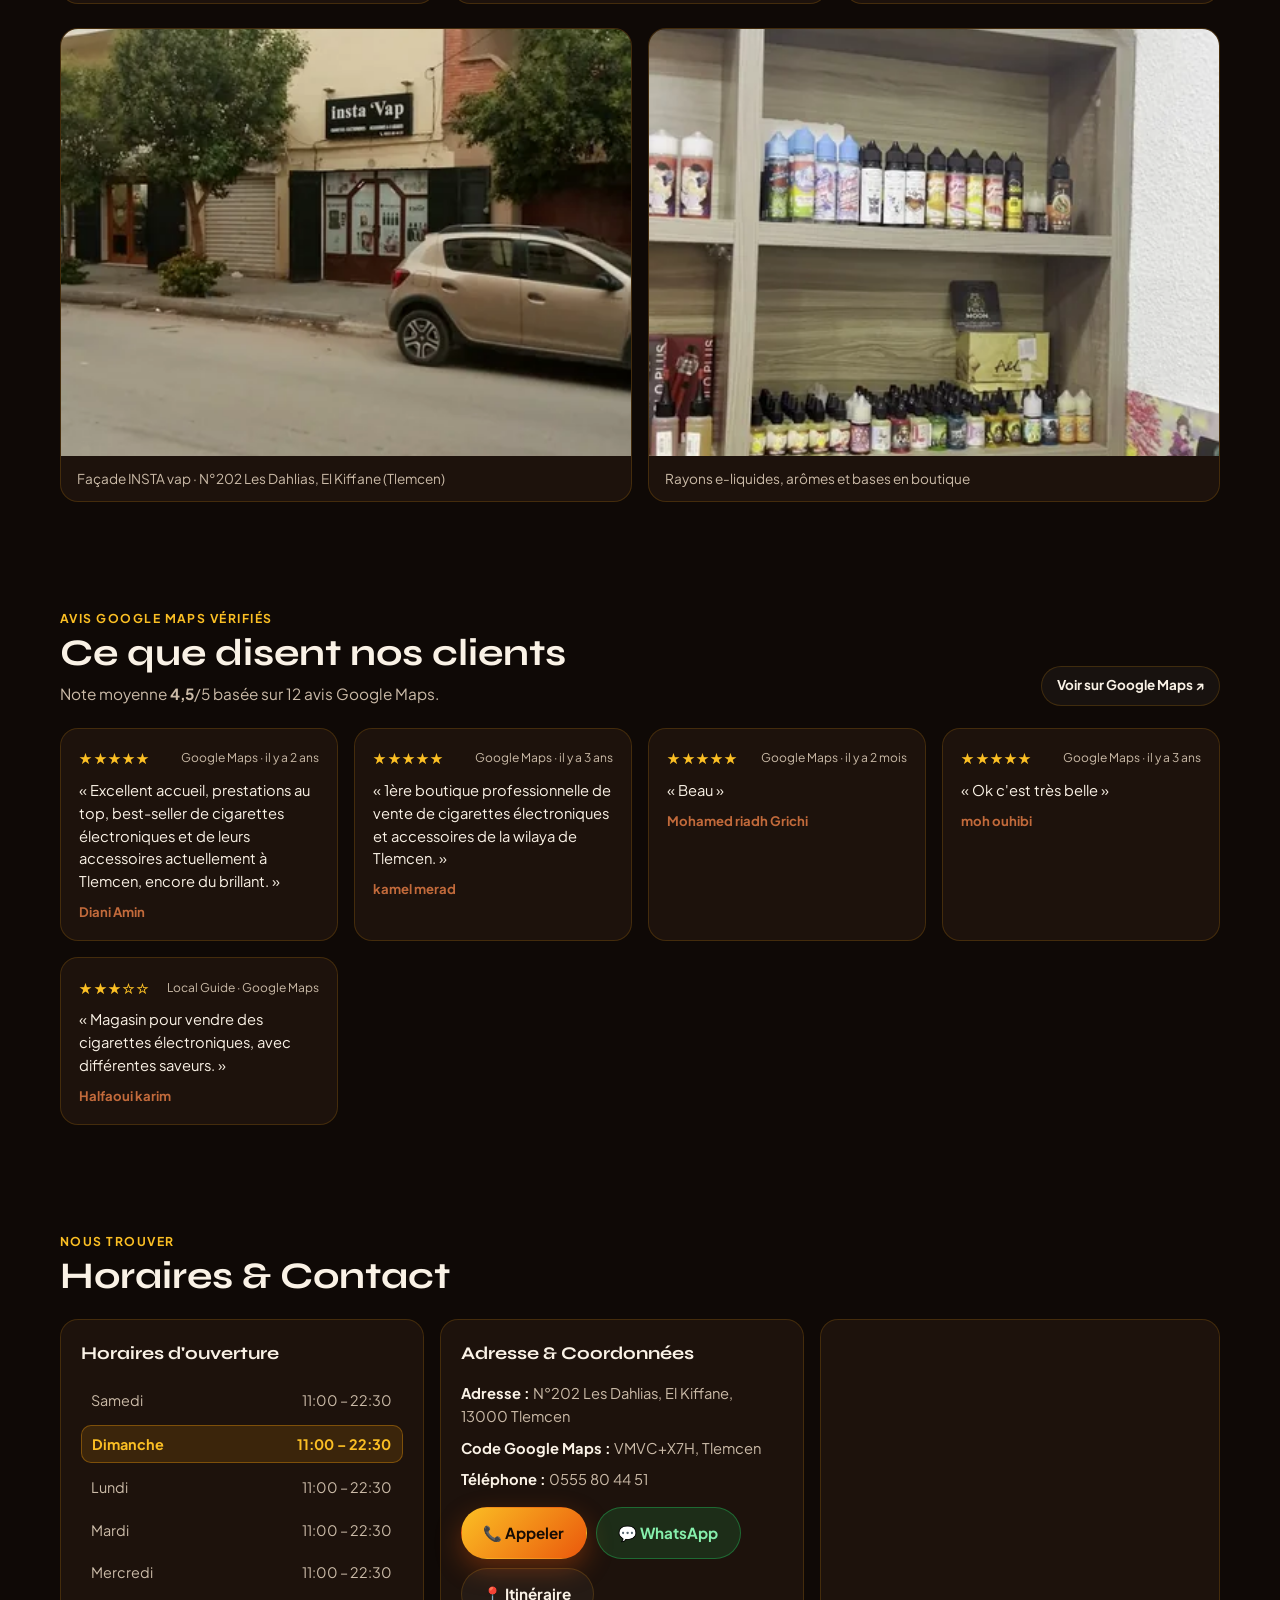
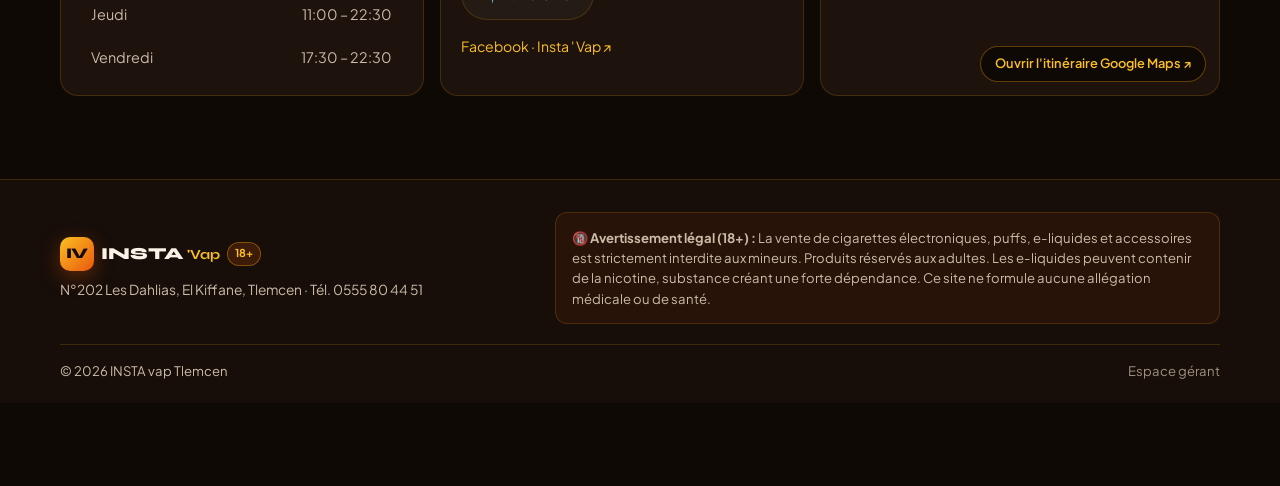
==== commit d4aec8df: "fix(v3b): masquer le point et le numéro sur le bouton Appeler mobile Sur petit écran, seul le libell" ====
--- a/index.html
+++ b/index.html
@@ -14,7 +14,7 @@
 <link rel="preconnect" href="https://fonts.googleapis.com">
 <link rel="preconnect" href="https://fonts.gstatic.com" crossorigin>
 <link href="https://fonts.googleapis.com/css2?family=Plus+Jakarta+Sans:wght@400;500;600;700&family=Syne:wght@600;700;800&display=swap" rel="stylesheet">
-<link rel="stylesheet" href="style.css?v=3">
+<link rel="stylesheet" href="style.css?v=3b">
 <script type="application/ld+json">
 {
   "@context": "https://schema.org",
@@ -389,7 +389,7 @@
 </footer>
 
 <div class="sticky-bar" id="stickyBar">
-  <a class="sticky-call" href="tel:+213555804451" data-tel>📞 Appeler · <span data-tel-text>0555 80 44 51</span></a>
+  <a class="sticky-call" href="tel:+213555804451" data-tel>📞 Appeler<span class="sticky-call-num"> · <span data-tel-text>0555 80 44 51</span></span></a>
   <a class="sticky-cart" href="#catalogue" id="stickyCart" aria-label="Commander, voir le catalogue">🛒 <span id="stickyCartTxt">Commander</span><span class="sticky-cart-count" id="stickyCartCount" hidden>0</span></a>
 </div>
 
@@ -438,6 +438,6 @@
 </div>
 
 <div id="toasts" aria-live="polite"></div>
-<script src="main.js?v=3"></script>
+<script src="main.js?v=3b"></script>
 </body>
 </html>
--- a/style.css
+++ b/style.css
@@ -296,7 +296,7 @@
 .sticky-cart.is-bumped { animation: cart-bump .7s ease; }
 @keyframes cart-bump { 0% { transform: scale(1); } 30% { transform: scale(1.08); } 100% { transform: scale(1); } }
 @media (max-width: 430px) {
-  .sticky-call [data-tel-text] { display: none; }
+  .sticky-call-num { display: none; }
   .sticky-call { font-size: .88rem; }
 }
 
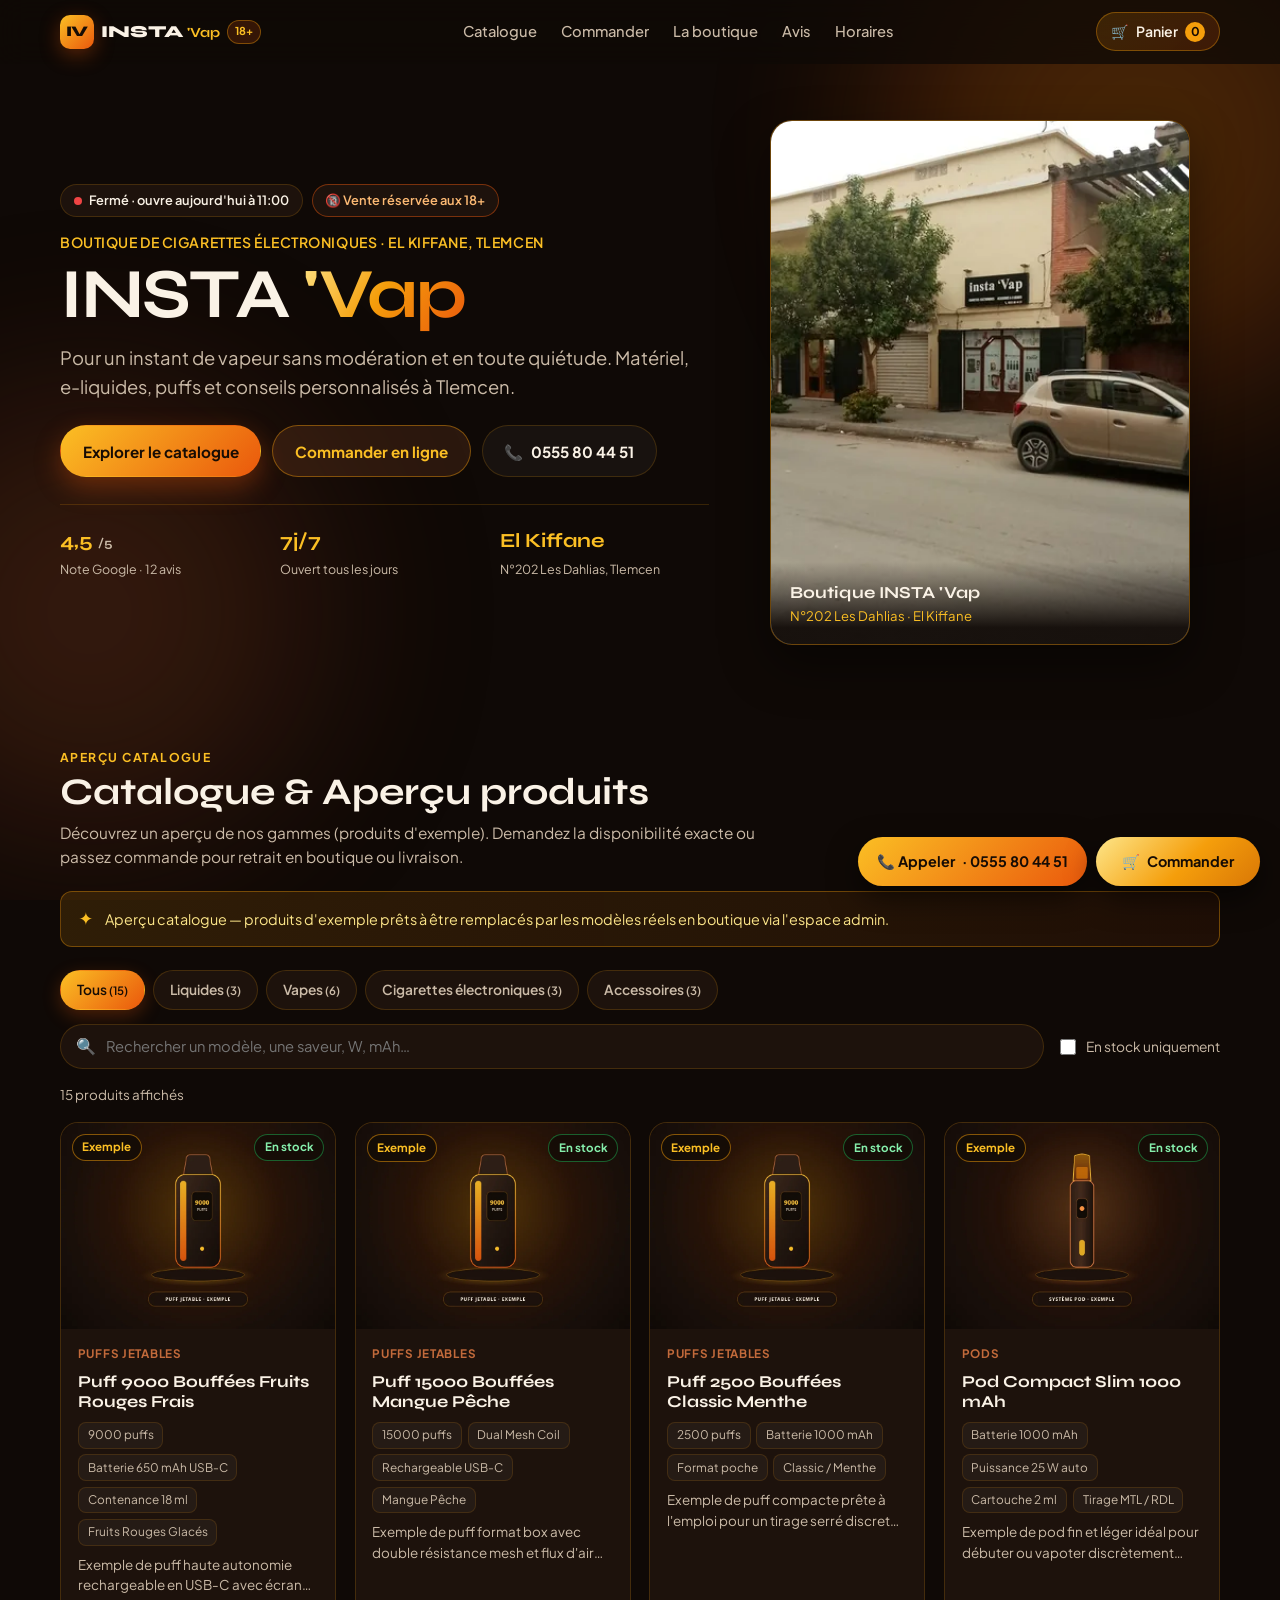
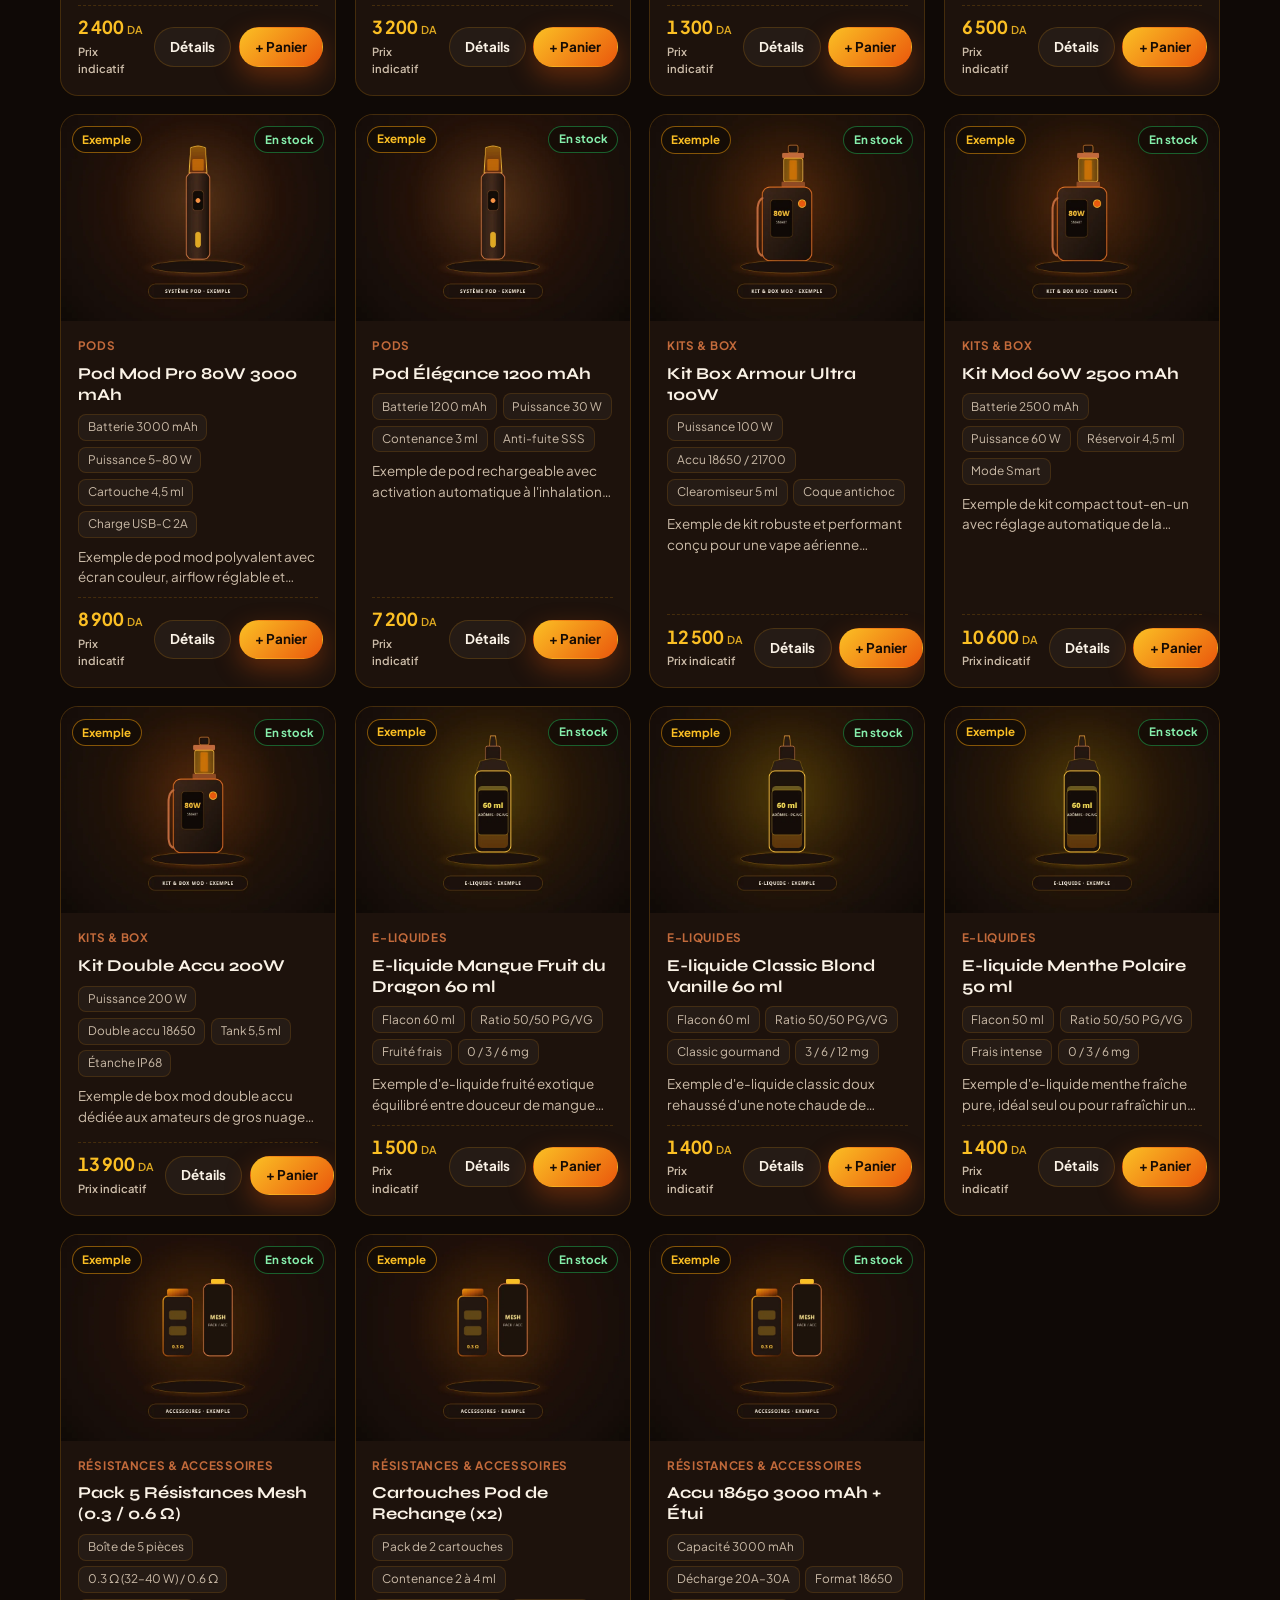
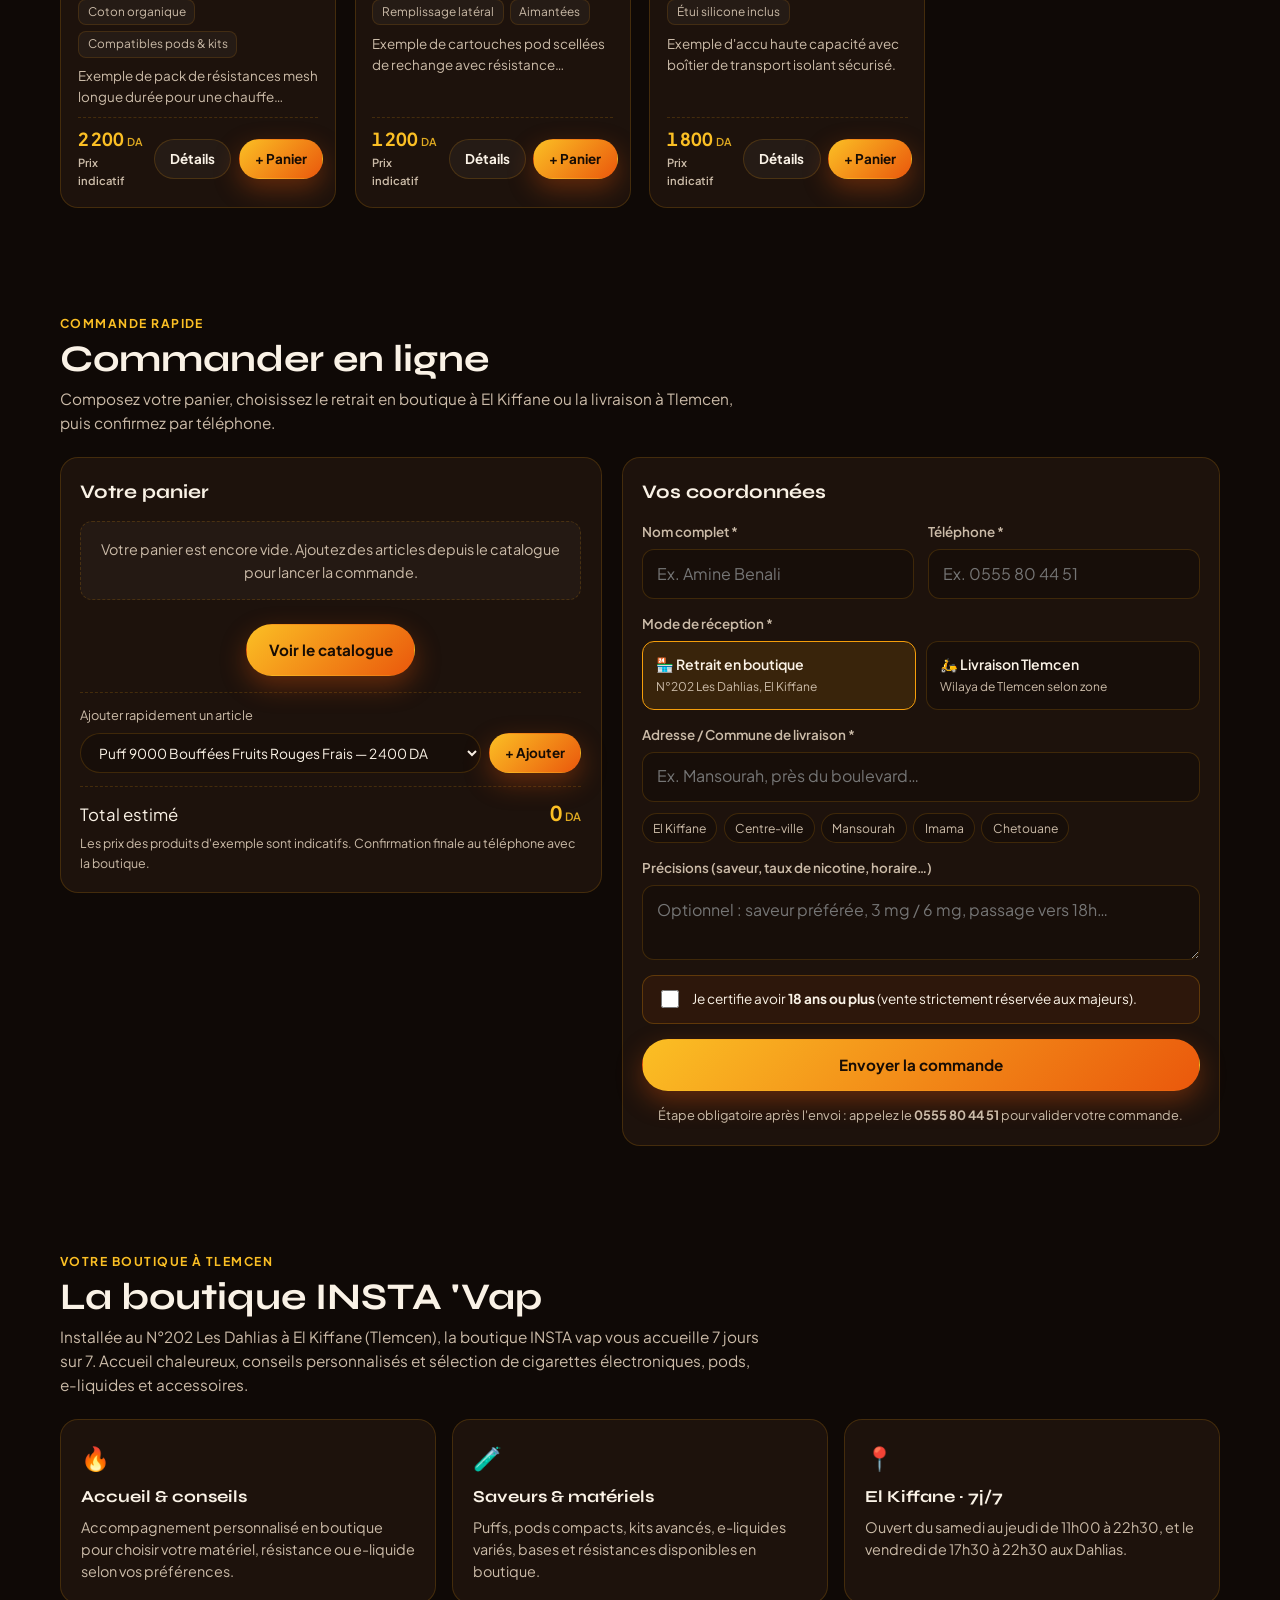
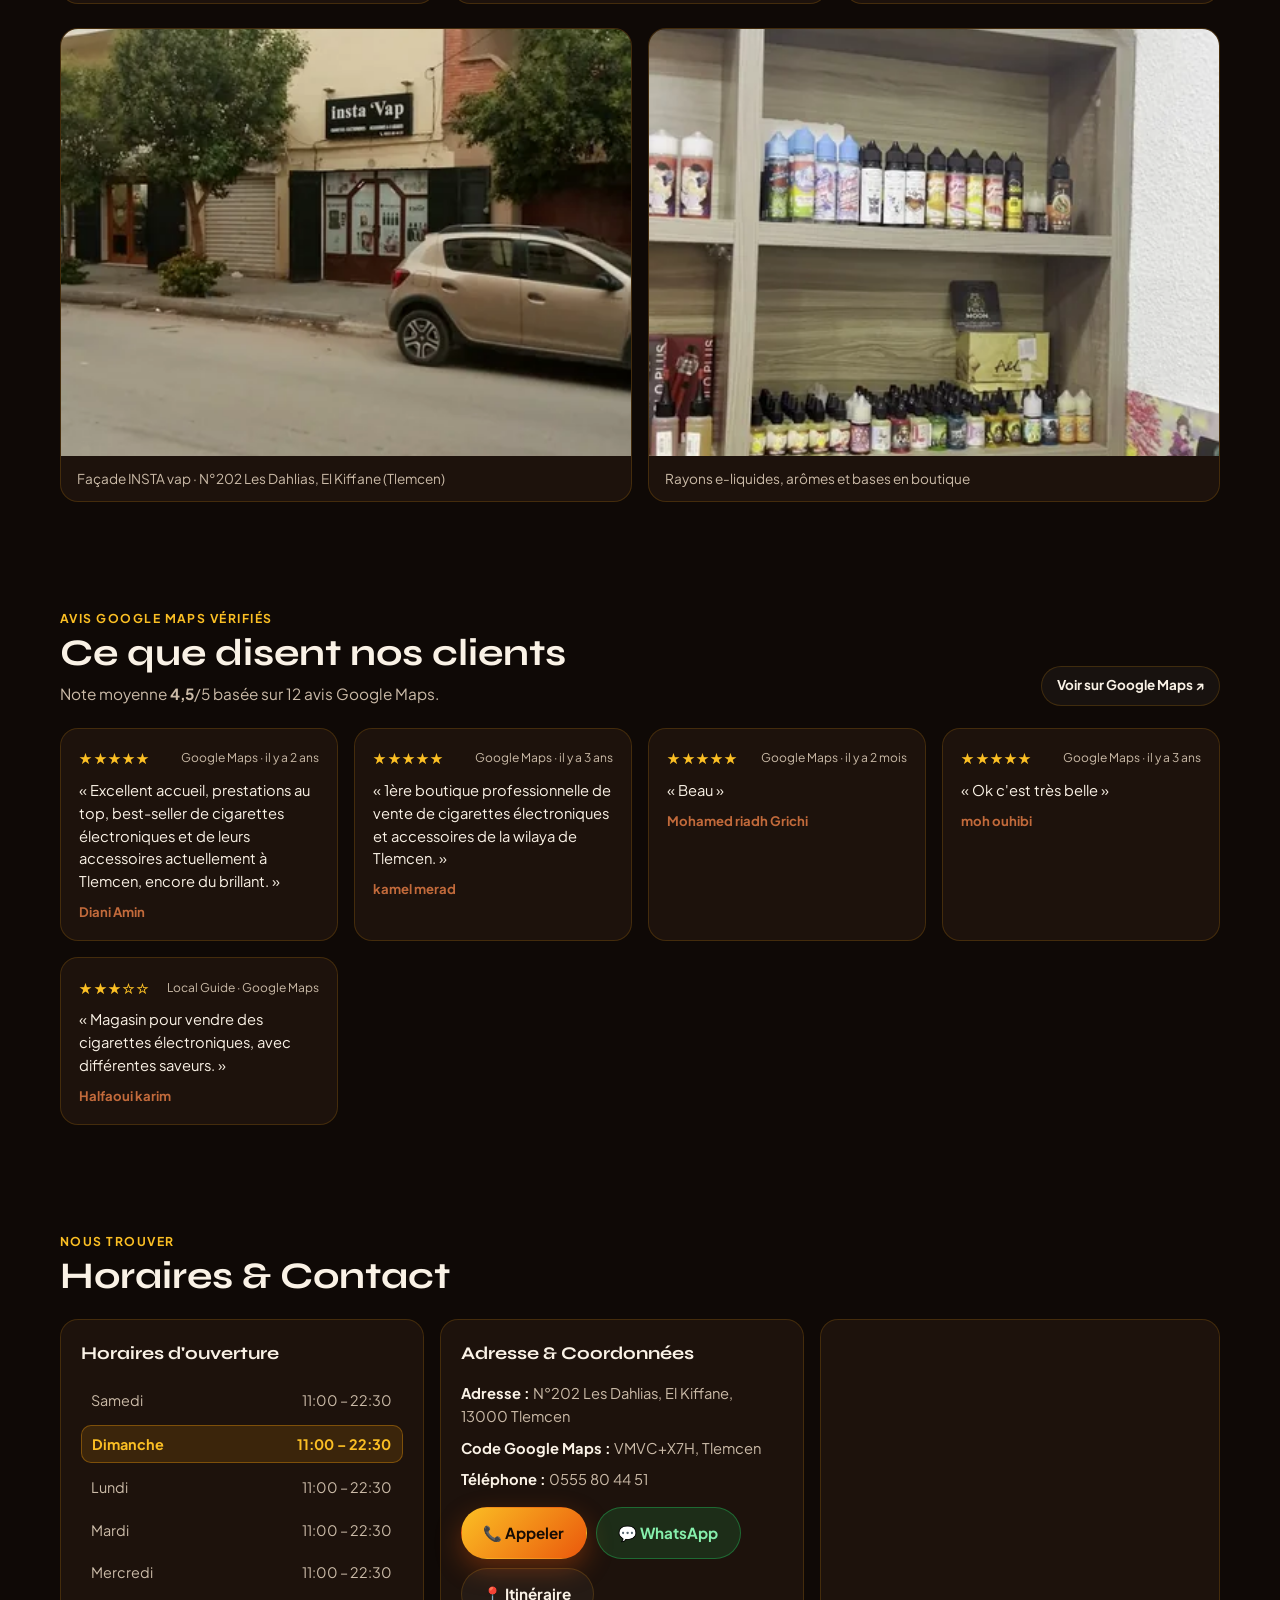
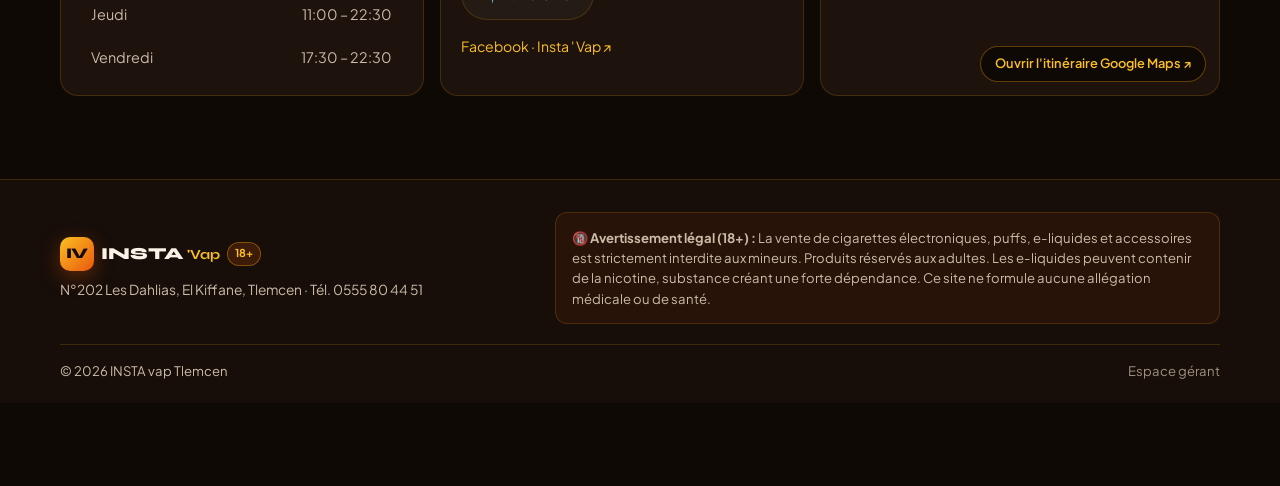
==== commit bcd03899: "feat(v4): Commander ouvre toujours la commande, même si le panier est vide Le bouton mène au formula" ====
--- a/index.html
+++ b/index.html
@@ -14,7 +14,7 @@
 <link rel="preconnect" href="https://fonts.googleapis.com">
 <link rel="preconnect" href="https://fonts.gstatic.com" crossorigin>
 <link href="https://fonts.googleapis.com/css2?family=Plus+Jakarta+Sans:wght@400;500;600;700&family=Syne:wght@600;700;800&display=swap" rel="stylesheet">
-<link rel="stylesheet" href="style.css?v=3b">
+<link rel="stylesheet" href="style.css?v=4">
 <script type="application/ld+json">
 {
   "@context": "https://schema.org",
@@ -390,7 +390,7 @@
 
 <div class="sticky-bar" id="stickyBar">
   <a class="sticky-call" href="tel:+213555804451" data-tel>📞 Appeler<span class="sticky-call-num"> · <span data-tel-text>0555 80 44 51</span></span></a>
-  <a class="sticky-cart" href="#catalogue" id="stickyCart" aria-label="Commander, voir le catalogue">🛒 <span id="stickyCartTxt">Commander</span><span class="sticky-cart-count" id="stickyCartCount" hidden>0</span></a>
+  <a class="sticky-cart" href="#commander" id="stickyCart" aria-label="Commander, ouvrir la commande">🛒 <span id="stickyCartTxt">Commander</span><span class="sticky-cart-count" id="stickyCartCount" hidden>0</span></a>
 </div>
 
 <!-- Modal Quick-View Produit -->
@@ -438,6 +438,6 @@
 </div>
 
 <div id="toasts" aria-live="polite"></div>
-<script src="main.js?v=3b"></script>
+<script src="main.js?v=4"></script>
 </body>
 </html>
--- a/style.css
+++ b/style.css
@@ -182,6 +182,7 @@
 .panel-top h3, .cmd-form h3 { margin: 0; font-family: 'Syne', sans-serif; font-size: 1.2rem; }
 .cart-items { display: grid; gap: .65rem; margin-bottom: 1rem; }
 .cart-empty { margin: 0; padding: 1rem; border-radius: var(--r-sm); background: rgba(255, 255, 255, 0.03); border: 1px dashed var(--line); color: var(--muted); font-size: .9rem; text-align: center; }
+.cart-empty-go { display: flex; width: fit-content; margin: .85rem auto 0; }
 .cart-row { display: grid; grid-template-columns: 1fr auto; gap: .5rem .8rem; align-items: center; padding: .7rem .8rem; border-radius: var(--r-sm); background: var(--bg-2); border: 1px solid var(--line); }
 .cart-row-info b { display: block; font-size: .92rem; }
 .cart-row-info small { color: var(--muted); font-size: .8rem; }
